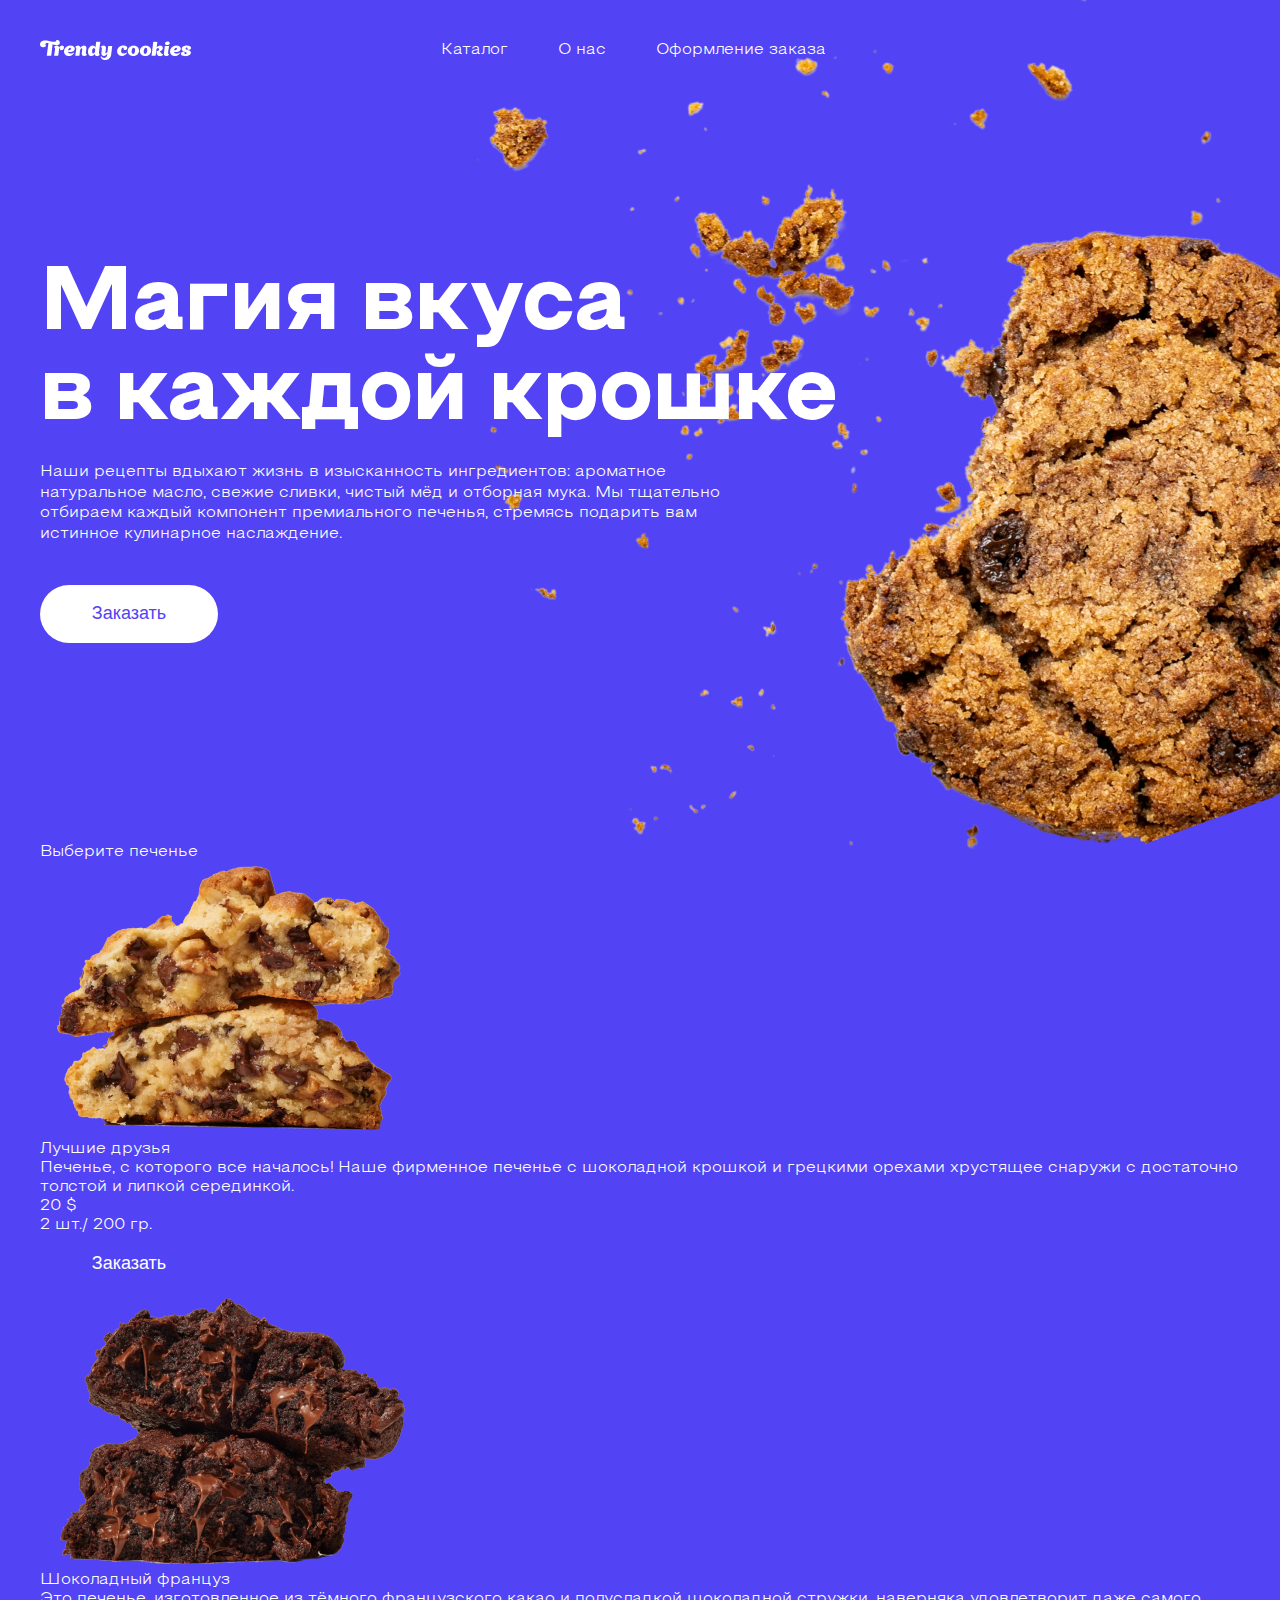
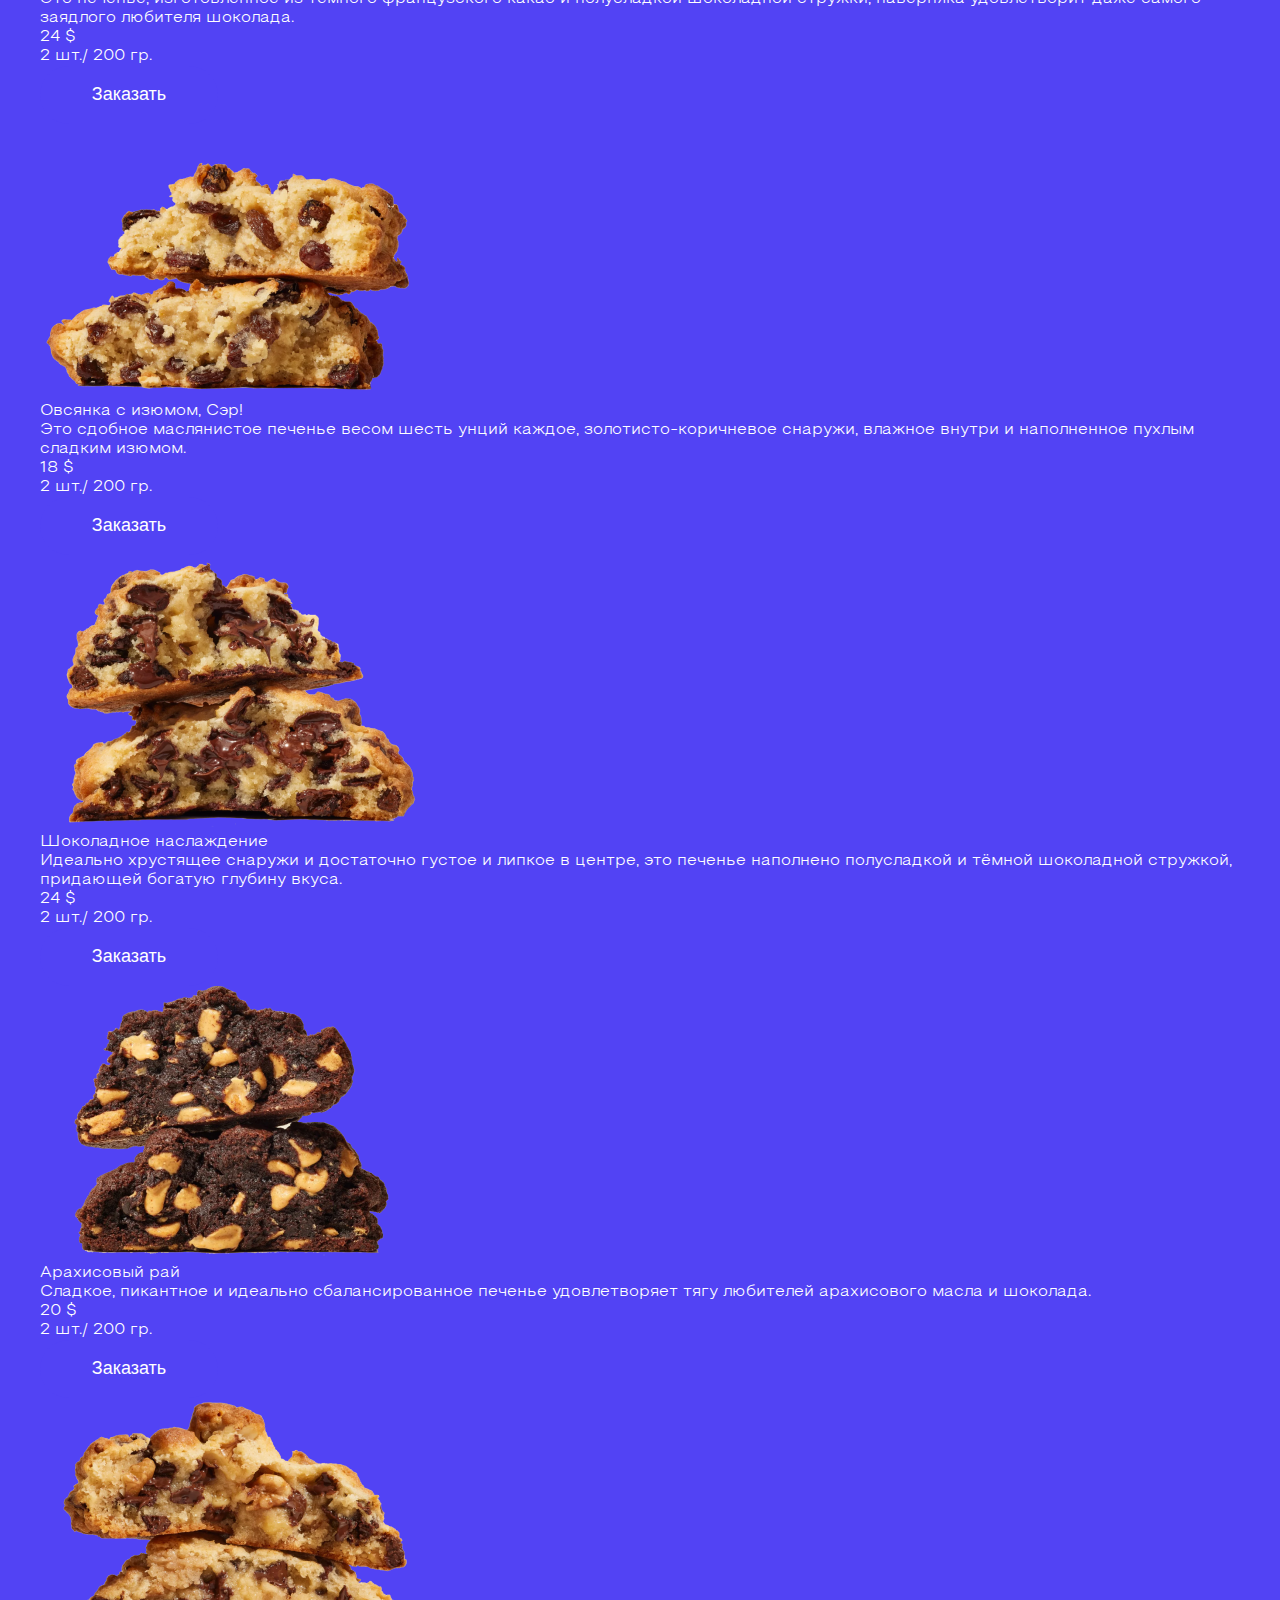
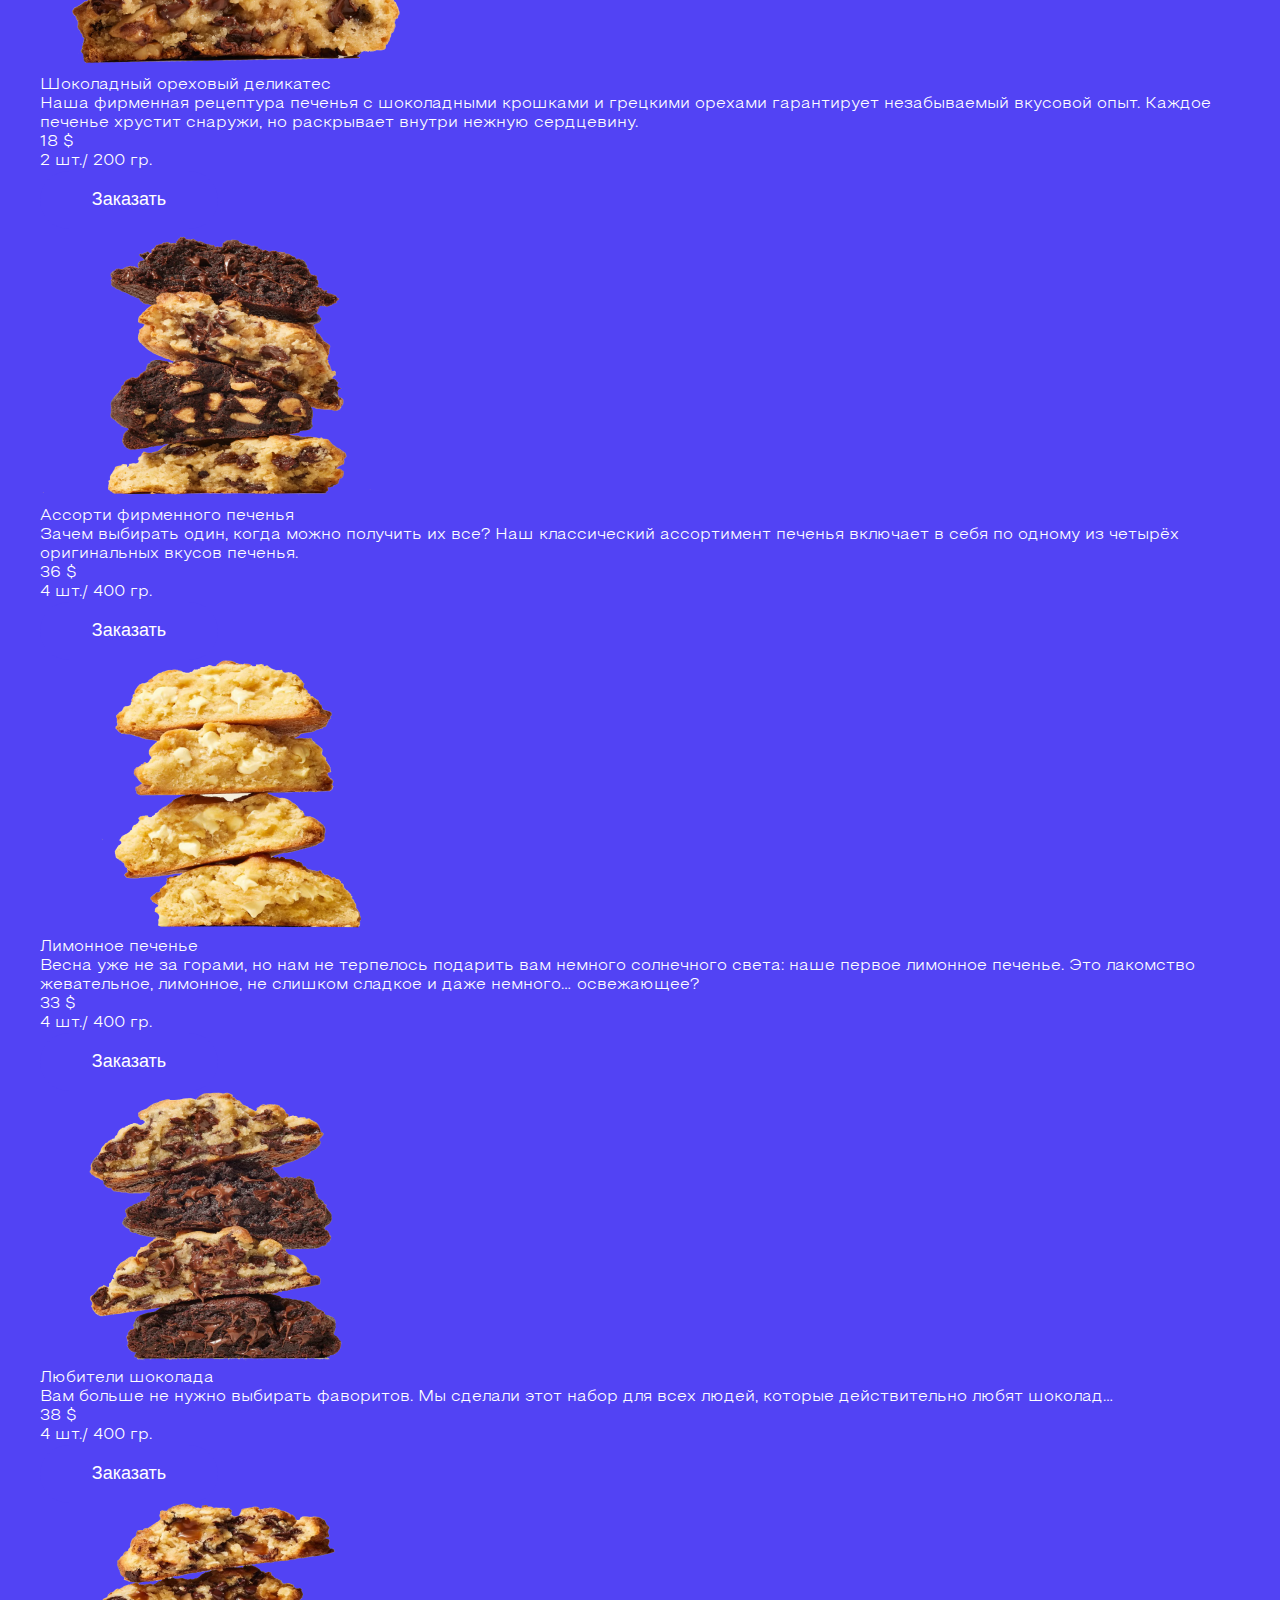
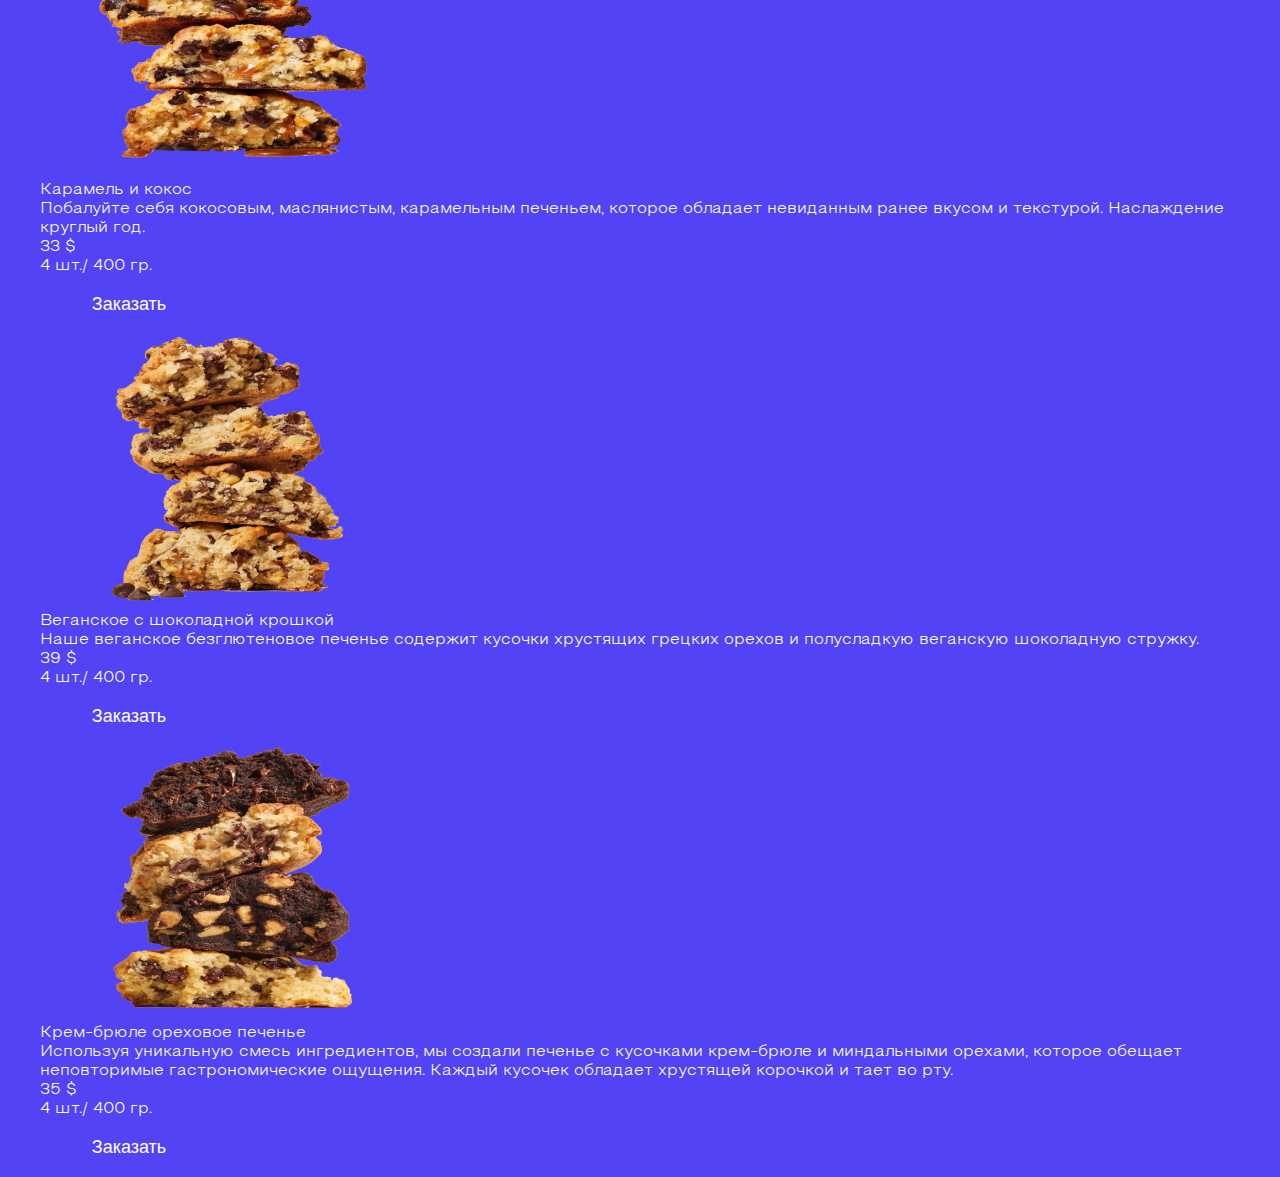
==== index.html @ 4577163b "HTML+CSS day 2 #2" ====
<!DOCTYPE html>
<html lang="en">
<head>
    <meta charset="UTF-8">
    <title>Cookies</title>
    <link rel="stylesheet" href="styles/styles.css">
</head>
<body>

<header class="header">
    <div class="container">
        <div class="logo">
            <img src="images/logo.png" alt="Logo">
        </div>
        <nav class="menu">
            <ul class="menu-list">
                <li class="menu-item">
                    <a href="#">Каталог</a>
                </li>
                <li class="menu-item">
                    <a href="#">О нас</a>
                </li>
                <li class="menu-item">
                    <a href="#">Оформление заказа</a>
                </li>
            </ul>
        </nav>
    </div>
</header>

<section class="main-content">
    <div class="container">
        <div class="main-info">
            <h1 class="main-title">Магия вкуса в каждой крошке</h1>
            <p class="main-text">
                Наши рецепты вдыхают жизнь в изысканность ингредиентов: ароматное натуральное масло,
                свежие сливки, чистый мёд и отборная мука.
                Мы тщательно отбираем каждый компонент премиального печенья,
                стремясь подарить вам истинное кулинарное наслаждение.
            </p>
            <div class="main-action">
                <button class="button">Заказать</button>
            </div>
        </div>
        <img src="images/cookie.png" alt="Cookie" class="main-image">
    </div>

</section>

<section class="class">
    <div class="container">
        <div class="common-title">Выберите печенье</div>
        <div class="products-items">

            <div class="products-item">
                <div class="products-item-image">
                    <img src="images/1.png" alt="Cookie1">
                </div>
                <div class="products-item-details">
                    <div class="products-item-title">Лучшие друзья</div>
                    <div class="products-item-text">
                        Печенье, с которого все началось!
                        Наше фирменное печенье с шоколадной крошкой и грецкими орехами
                        хрустящее снаружи с достаточно толстой и липкой серединкой.
                    </div>
                    <div class="products-item-extra">
                        <div class="products-item-info">
                            <div class="products-item-price">20 $</div>
                            <div class="products-item-weight">2 шт./ 200 гр.</div>
                        </div>
                        <button class="button violet-button">Заказать</button>
                    </div>
                </div>
            </div>

            <div class="products-item">
                <div class="products-item-image">
                    <img src="images/2.png" alt="Cookie2">
                </div>
                <div class="products-item-details">
                    <div class="products-item-title">Шоколадный француз</div>
                    <div class="products-item-text">
                        Это печенье, изготовленное из тёмного французского какао и полусладкой шоколадной стружки,
                        наверняка удовлетворит даже самого заядлого любителя шоколада.
                    </div>
                    <div class="products-item-extra">
                        <div class="products-item-info">
                            <div class="products-item-price">24 $</div>
                            <div class="products-item-weight">2 шт./ 200 гр.</div>
                        </div>
                        <button class="button violet-button">Заказать</button>
                    </div>
                </div>
            </div>

            <div class="products-item">
                <div class="products-item-image">
                    <img src="images/3.png" alt="Cookie3">
                </div>
                <div class="products-item-details">
                    <div class="products-item-title">Овсянка с изюмом, Сэр!</div>
                    <div class="products-item-text">
                        Это сдобное маслянистое печенье весом шесть унций каждое, золотисто-коричневое снаружи,
                        влажное внутри и наполненное пухлым сладким изюмом.
                    </div>
                    <div class="products-item-extra">
                        <div class="products-item-info">
                            <div class="products-item-price">18 $</div>
                            <div class="products-item-weight">2 шт./ 200 гр.</div>
                        </div>
                        <button class="button violet-button">Заказать</button>
                    </div>
                </div>
            </div>

            <div class="products-item">
                <div class="products-item-image">
                    <img src="images/4.png" alt="Cookie4">
                </div>
                <div class="products-item-details">
                    <div class="products-item-title">Шоколадное наслаждение</div>
                    <div class="products-item-text">
                        Идеально хрустящее снаружи и достаточно густое и липкое в центре,
                        это печенье наполнено полусладкой и тёмной шоколадной стружкой,
                        придающей богатую глубину вкуса.
                    </div>
                    <div class="products-item-extra">
                        <div class="products-item-info">
                            <div class="products-item-price">24 $</div>
                            <div class="products-item-weight">2 шт./ 200 гр.</div>
                        </div>
                        <button class="button violet-button">Заказать</button>
                    </div>
                </div>
            </div>

            <div class="products-item">
                <div class="products-item-image">
                    <img src="images/5.png" alt="Cookie5">
                </div>
                <div class="products-item-details">
                    <div class="products-item-title">Арахисовый рай</div>
                    <div class="products-item-text">
                        Сладкое, пикантное и идеально сбалансированное печенье
                        удовлетворяет тягу любителей арахисового масла и шоколада.
                    </div>
                    <div class="products-item-extra">
                        <div class="products-item-info">
                            <div class="products-item-price">20 $</div>
                            <div class="products-item-weight">2 шт./ 200 гр.</div>
                        </div>
                        <button class="button violet-button">Заказать</button>
                    </div>
                </div>
            </div>

            <div class="products-item">
                <div class="products-item-image">
                    <img src="images/6.png" alt="Cookie6">
                </div>
                <div class="products-item-details">
                    <div class="products-item-title">Шоколадный ореховый деликатес</div>
                    <div class="products-item-text">
                        Наша фирменная рецептура печенья с шоколадными крошками
                        и грецкими орехами гарантирует незабываемый вкусовой опыт.
                        Каждое печенье хрустит снаружи, но раскрывает внутри нежную сердцевину.
                    </div>
                    <div class="products-item-extra">
                        <div class="products-item-info">
                            <div class="products-item-price">18 $</div>
                            <div class="products-item-weight">2 шт./ 200 гр.</div>
                        </div>
                        <button class="button violet-button">Заказать</button>
                    </div>
                </div>
            </div>

            <div class="products-item">
                <div class="products-item-image">
                    <img src="images/7.png" alt="Cookie7">
                </div>
                <div class="products-item-details">
                    <div class="products-item-title">Ассорти фирменного печенья</div>
                    <div class="products-item-text">
                        Зачем выбирать один, когда можно получить их все?
                        Наш классический ассортимент печенья включает в себя по одному
                        из четырёх оригинальных вкусов печенья.
                    </div>
                    <div class="products-item-extra">
                        <div class="products-item-info">
                            <div class="products-item-price">36 $</div>
                            <div class="products-item-weight">4 шт./ 400 гр.</div>
                        </div>
                        <button class="button violet-button">Заказать</button>
                    </div>
                </div>
            </div>

            <div class="products-item">
                <div class="products-item-image">
                    <img src="images/8.png" alt="Cookie8">
                </div>
                <div class="products-item-details">
                    <div class="products-item-title">Лимонное печенье</div>
                    <div class="products-item-text">
                        Весна уже не за горами, но нам не терпелось подарить вам немного солнечного света:
                        наше первое лимонное печенье.
                        Это лакомство жевательное, лимонное, не слишком сладкое и даже немного… освежающее?
                    </div>
                    <div class="products-item-extra">
                        <div class="products-item-info">
                            <div class="products-item-price">33 $</div>
                            <div class="products-item-weight">4 шт./ 400 гр.</div>
                        </div>
                        <button class="button violet-button">Заказать</button>
                    </div>
                </div>
            </div>

            <div class="products-item">
                <div class="products-item-image">
                    <img src="images/9.png" alt="Cookie9">
                </div>
                <div class="products-item-details">
                    <div class="products-item-title">Любители шоколада</div>
                    <div class="products-item-text">
                        Вам больше не нужно выбирать фаворитов.
                        Мы сделали этот набор для всех людей,
                        которые действительно любят шоколад…
                    </div>
                    <div class="products-item-extra">
                        <div class="products-item-info">
                            <div class="products-item-price">38 $</div>
                            <div class="products-item-weight">4 шт./ 400 гр.</div>
                        </div>
                        <button class="button violet-button">Заказать</button>
                    </div>
                </div>
            </div>

            <div class="products-item">
                <div class="products-item-image">
                    <img src="images/10.png" alt="Cookie10">
                </div>
                <div class="products-item-details">
                    <div class="products-item-title">Карамель и кокос</div>
                    <div class="products-item-text">
                        Побалуйте себя кокосовым, маслянистым, карамельным печеньем,
                        которое обладает невиданным ранее вкусом и текстурой.
                        Наслаждение круглый год.
                    </div>
                    <div class="products-item-extra">
                        <div class="products-item-info">
                            <div class="products-item-price">33 $</div>
                            <div class="products-item-weight">4 шт./ 400 гр.</div>
                        </div>
                        <button class="button violet-button">Заказать</button>
                    </div>
                </div>
            </div>

            <div class="products-item">
                <div class="products-item-image">
                    <img src="images/11.png" alt="Cookie11">
                </div>
                <div class="products-item-details">
                    <div class="products-item-title">Веганское с шоколадной крошкой</div>
                    <div class="products-item-text">
                        Наше веганское безглютеновое печенье содержит кусочки хрустящих грецких орехов
                        и полусладкую веганскую шоколадную стружку.
                    </div>
                    <div class="products-item-extra">
                        <div class="products-item-info">
                            <div class="products-item-price">39 $</div>
                            <div class="products-item-weight">4 шт./ 400 гр.</div>
                        </div>
                        <button class="button violet-button">Заказать</button>
                    </div>
                </div>
            </div>

            <div class="products-item">
                <div class="products-item-image">
                    <img src="images/12.png" alt="Cookie12">
                </div>
                <div class="products-item-details">
                    <div class="products-item-title">Крем-брюле ореховое печенье</div>
                    <div class="products-item-text">
                        Используя уникальную смесь ингредиентов, мы создали печенье с кусочками крем-брюле
                        и миндальными орехами, которое обещает неповторимые гастрономические ощущения.
                        Каждый кусочек обладает хрустящей корочкой и тает во рту.
                    </div>
                    <div class="products-item-extra">
                        <div class="products-item-info">
                            <div class="products-item-price">35 $</div>
                            <div class="products-item-weight">4 шт./ 400 гр.</div>
                        </div>
                        <button class="button violet-button">Заказать</button>
                    </div>
                </div>
            </div>

        </div>
    </div>
</section>

</body>
</html>
---- styles/styles.css ----
* {
    margin: 0;
    padding: 0;
}

@font-face {
    font-family: 'Steppe-Book';
    src: url("../fonts/Steppe-Book.ttf");
}

@font-face {
    font-family: 'Steppe-ExtraBold';
    src: url("../fonts/Steppe-ExtraBold.ttf");
}

body {
    background-color: #5243f4;
    font-family: 'Steppe-Book', sans-serif;
    color: white;
}

.container {
    max-width: 1200px;
    margin: 0 auto;
}

.button {
    background-color: white;
    border-radius: 60px;
    width: 178px;
    height: 58px;
    box-sizing: border-box;
    padding: 18px;
    text-align: center;
    font-size: 18px;
    color: #5243f4;
    border: 0;
    outline: none;
    cursor: pointer;
}

.button:hover {
    background-color: #EEEEEE;
}

.violet-button{
    background-color: #5243f4;
    border-radius: 60px;
    width: 178px;
    height: 58px;
    box-sizing: border-box;
    padding: 18px;
    text-align: center;
    font-size: 18px;
    color: white;
    border: 0;
    outline: none;
    cursor: pointer;
}

.violet-button:hover {
    background-color: #5d09a5;
}

.header {
    padding: 40px 0;
}

.header .container {
    display: flex;
    align-items: center;
}

.logo img {
    vertical-align: bottom;
}

.menu {
    margin-left: 250px;
}

.menu-list {
    list-style: none;
    display: flex;
    gap: 50px
}

.menu-item a {
    font-size: 16px;
    line-height: 130%;
    text-decoration: none;
    cursor: pointer;
    color: white;
}

.menu-item a:hover {
    border-bottom: 2px solid white;
}

.main-content {
    padding-top: 161px;
    padding-bottom: 200px;
}

.main-info {
    max-width: 811px;
}

.main-title {
    font-family: 'Steppe-ExtraBold', sans-serif;
    font-size: 90px;
    line-height: 100%;
    margin-bottom: 20px;
}

.main-text {
    max-width: 697px;
    font-size: 16px;
    line-height: 130%;
    margin-bottom: 40px;
}

.main-image {
    position: absolute;
    top: 0;
    right: 0;
    z-index: -1;
}
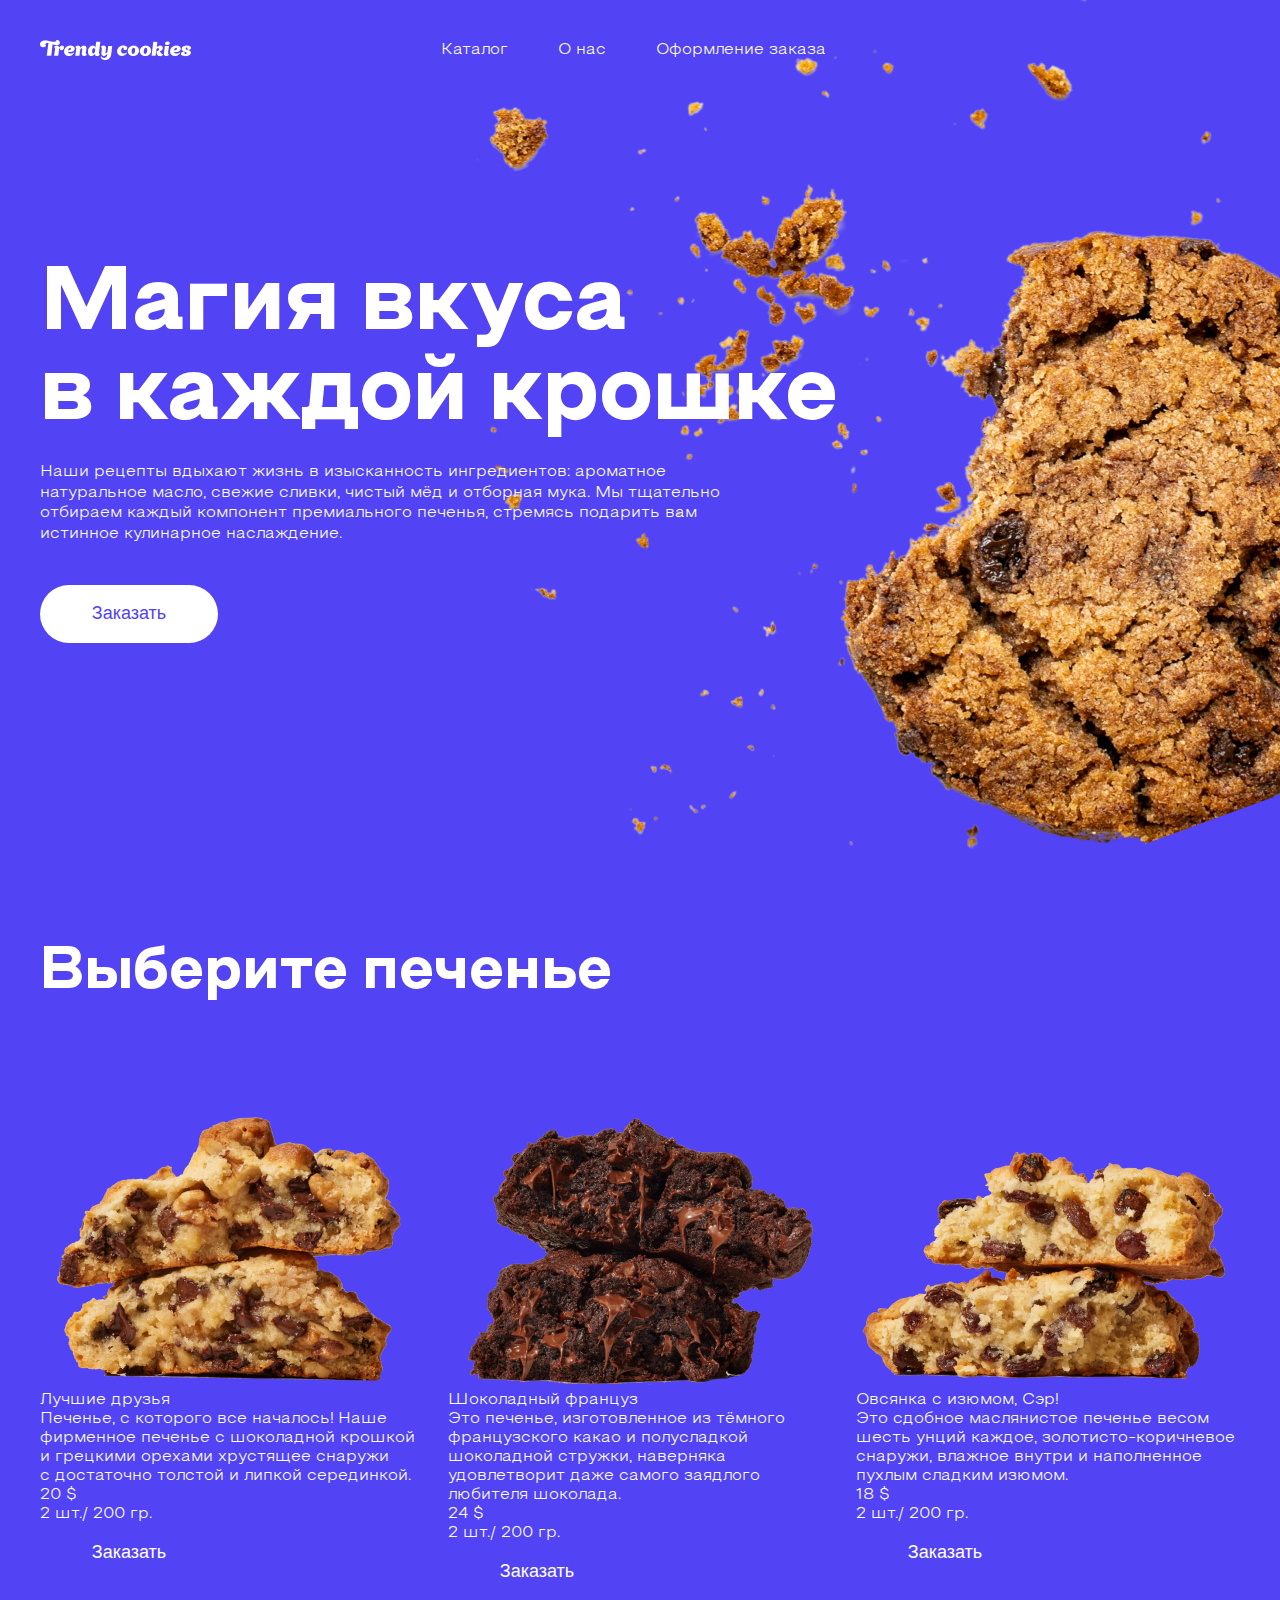
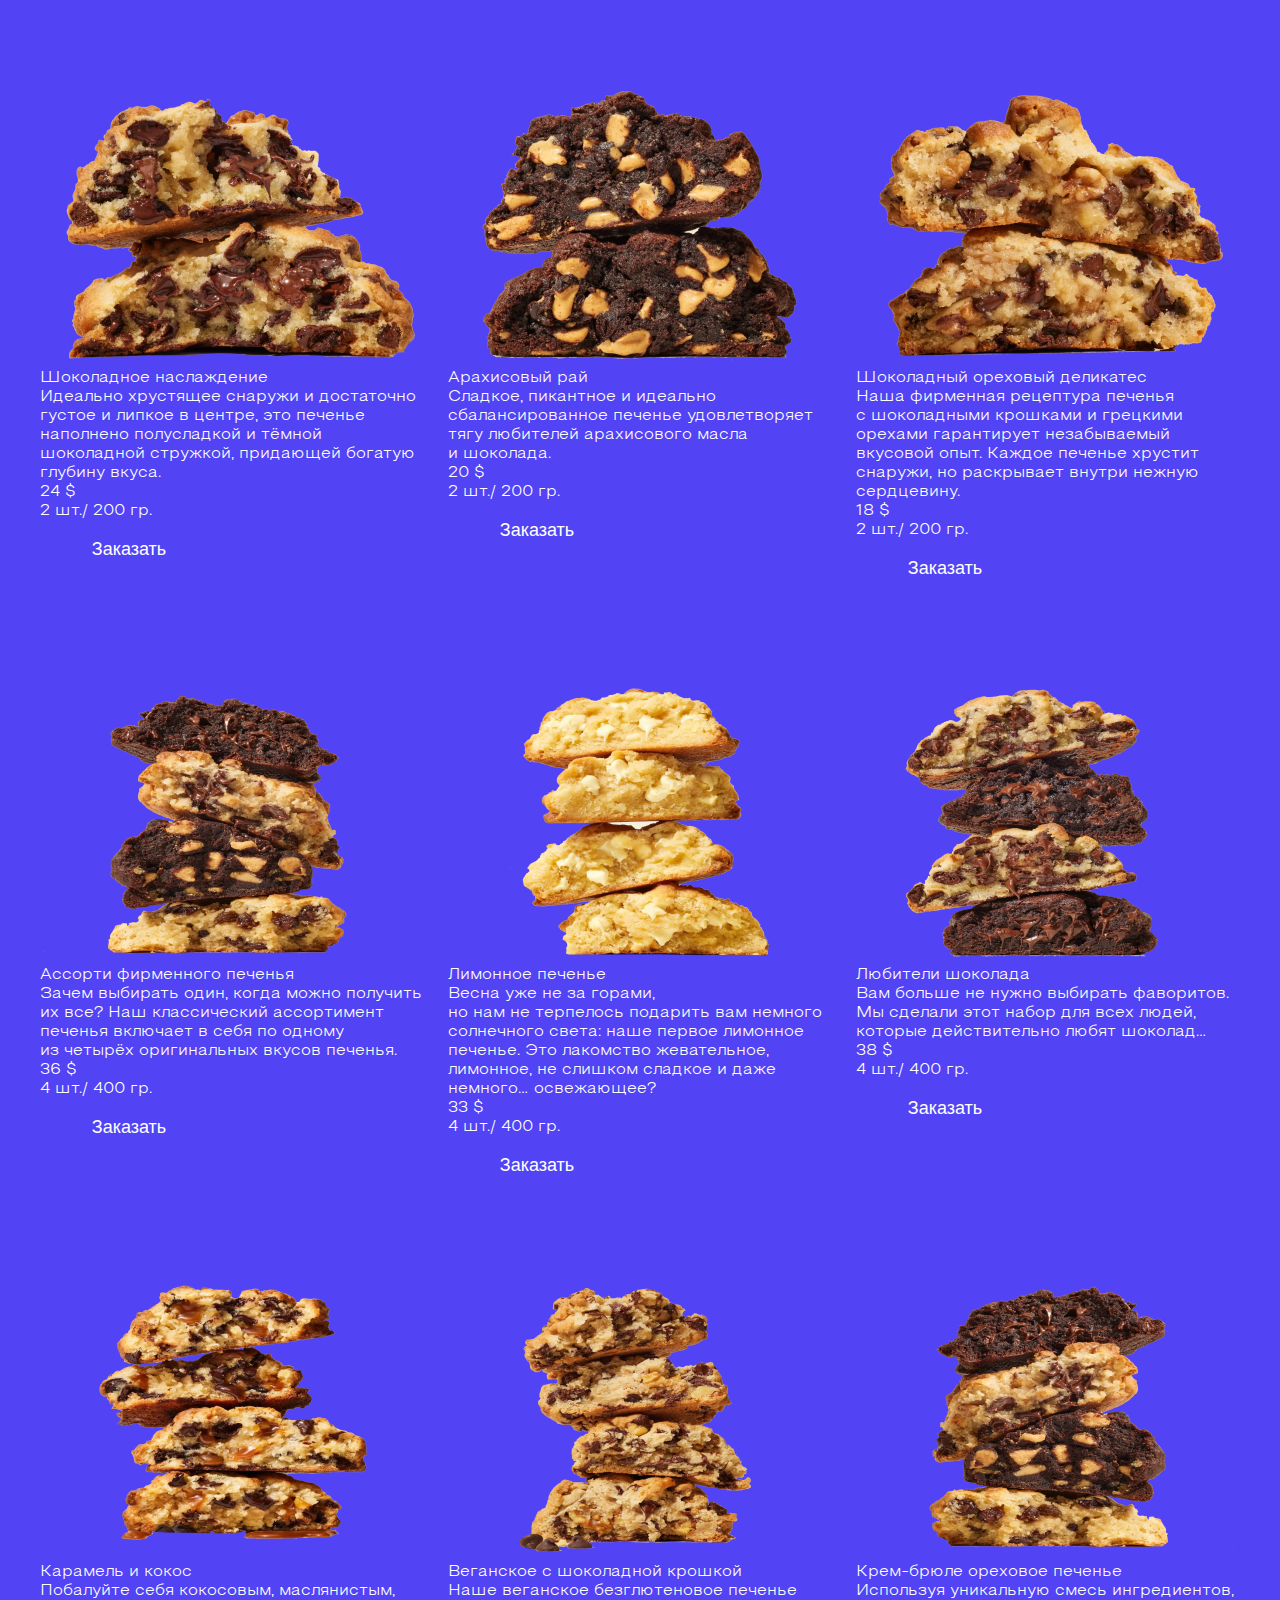
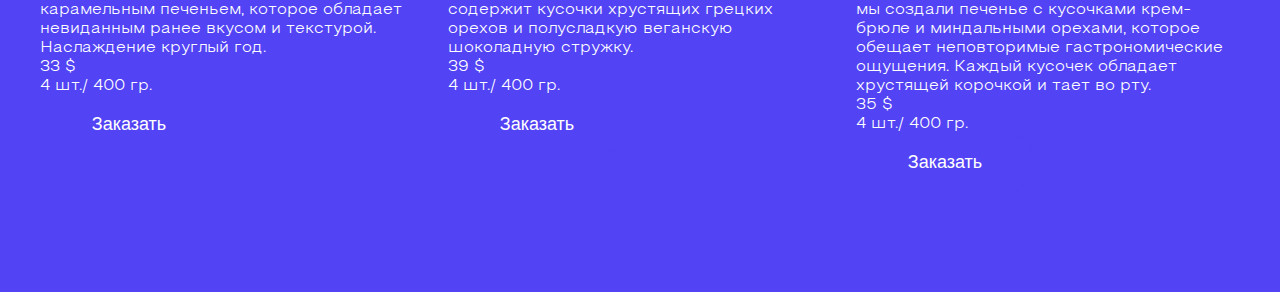
==== commit 4a6951f7: "HTML+CSS day 2 #3" ====
--- a/index.html
+++ b/index.html
@@ -47,7 +47,7 @@
 
 </section>
 
-<section class="class">
+<section class="products">
     <div class="container">
         <div class="common-title">Выберите печенье</div>
         <div class="products-items">
--- a/styles/styles.css
+++ b/styles/styles.css
@@ -41,6 +41,12 @@
 
 .button:hover {
     background-color: #EEEEEE;
+}
+
+.common-title {
+    font-family: 'Steppe-ExtraBold', sans-serif;
+    font-size: 60px;
+    line-height: 100%;
 }
 
 .violet-button{
@@ -125,4 +131,15 @@
     top: 0;
     right: 0;
     z-index: -1;
+}
+
+.products {
+    padding: 100px 0;
+}
+
+.products-items {
+    display: grid;
+    grid-template-columns: repeat(3, 384px);
+    gap: 90px 24px;
+    margin-top: 110px;
 }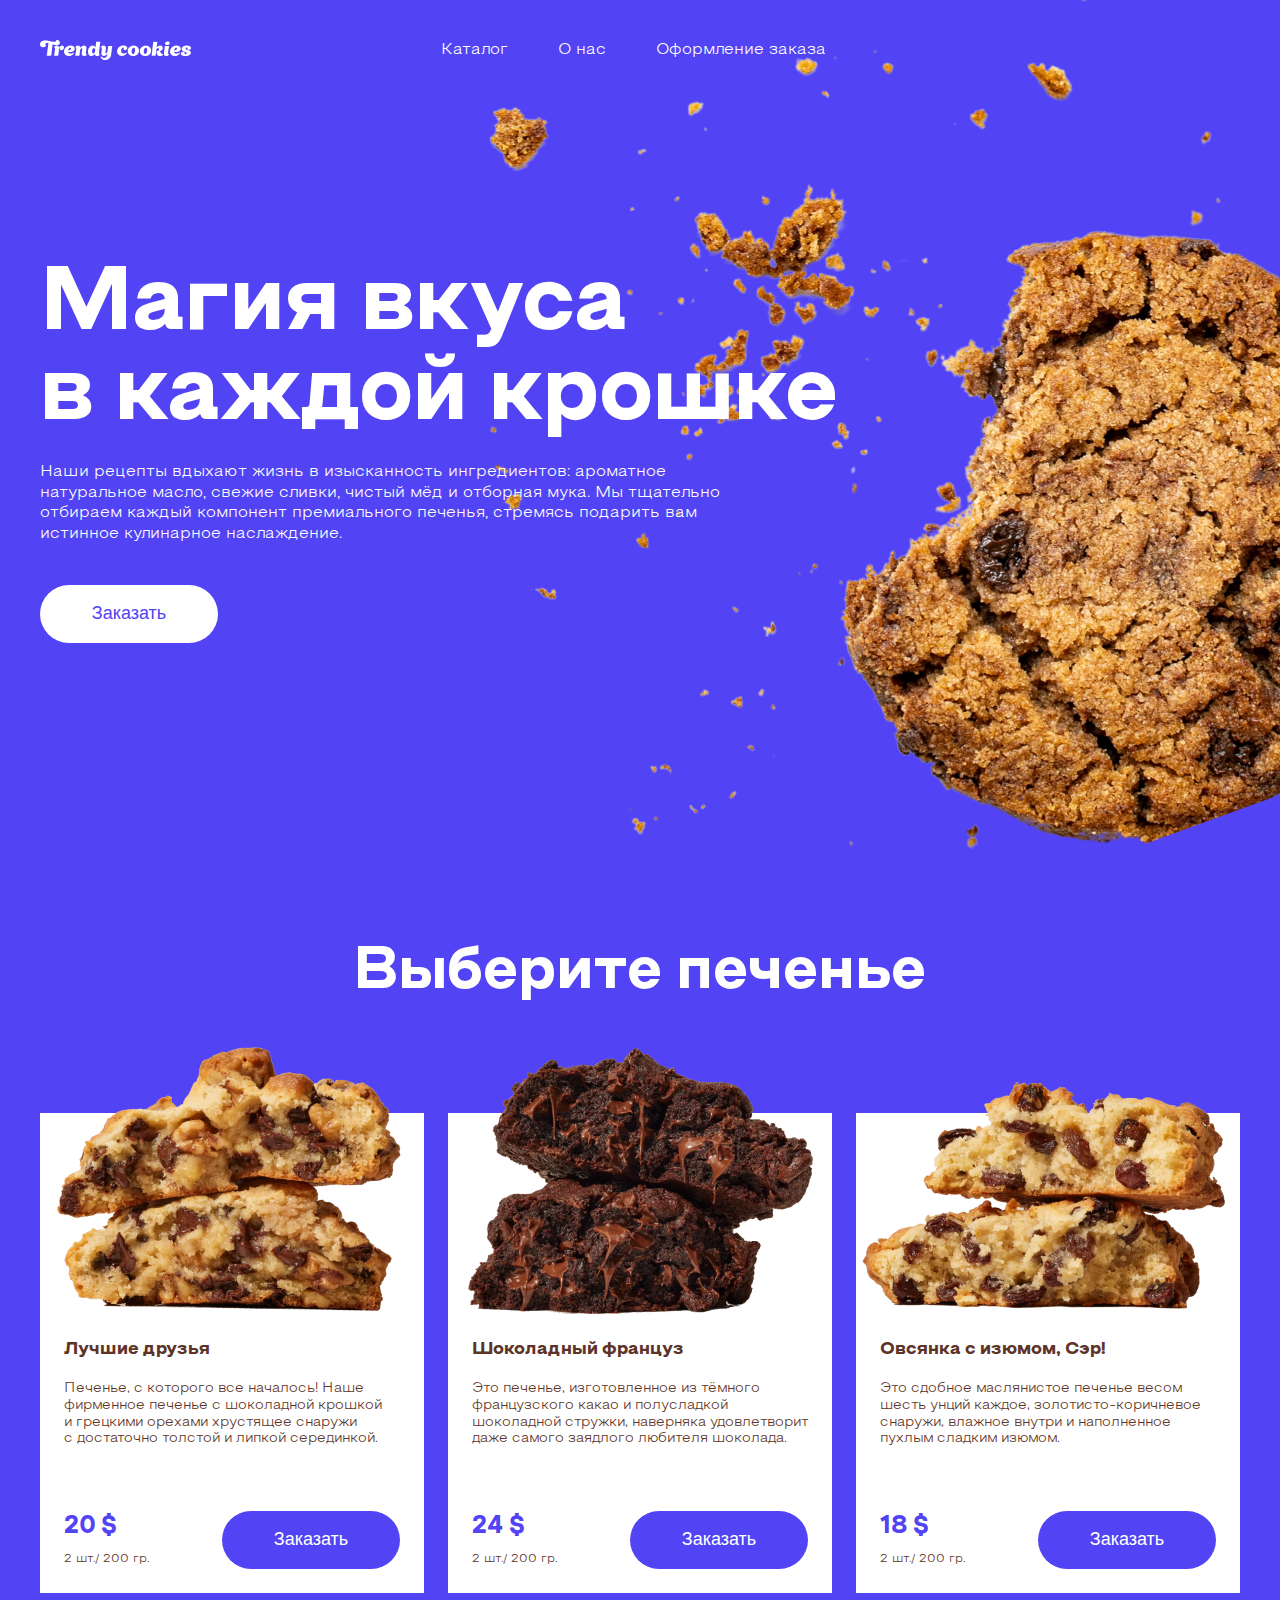
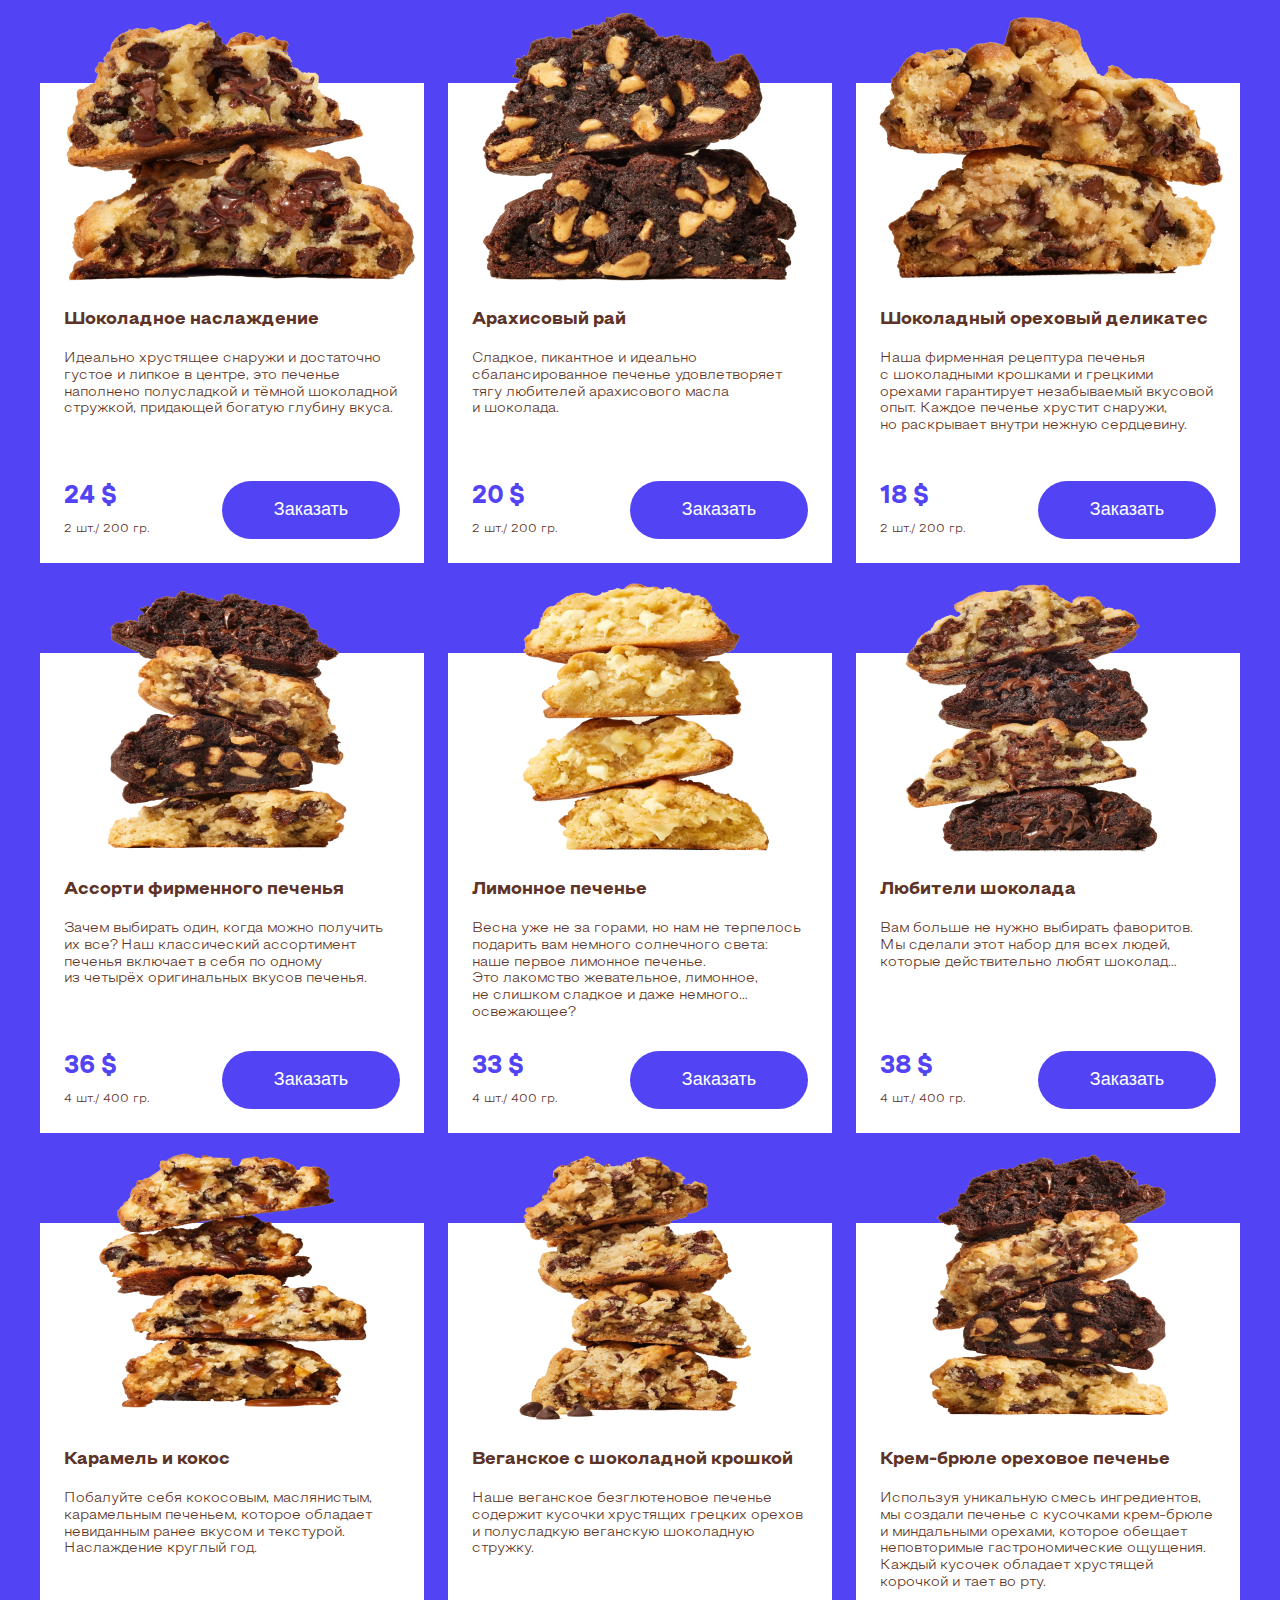
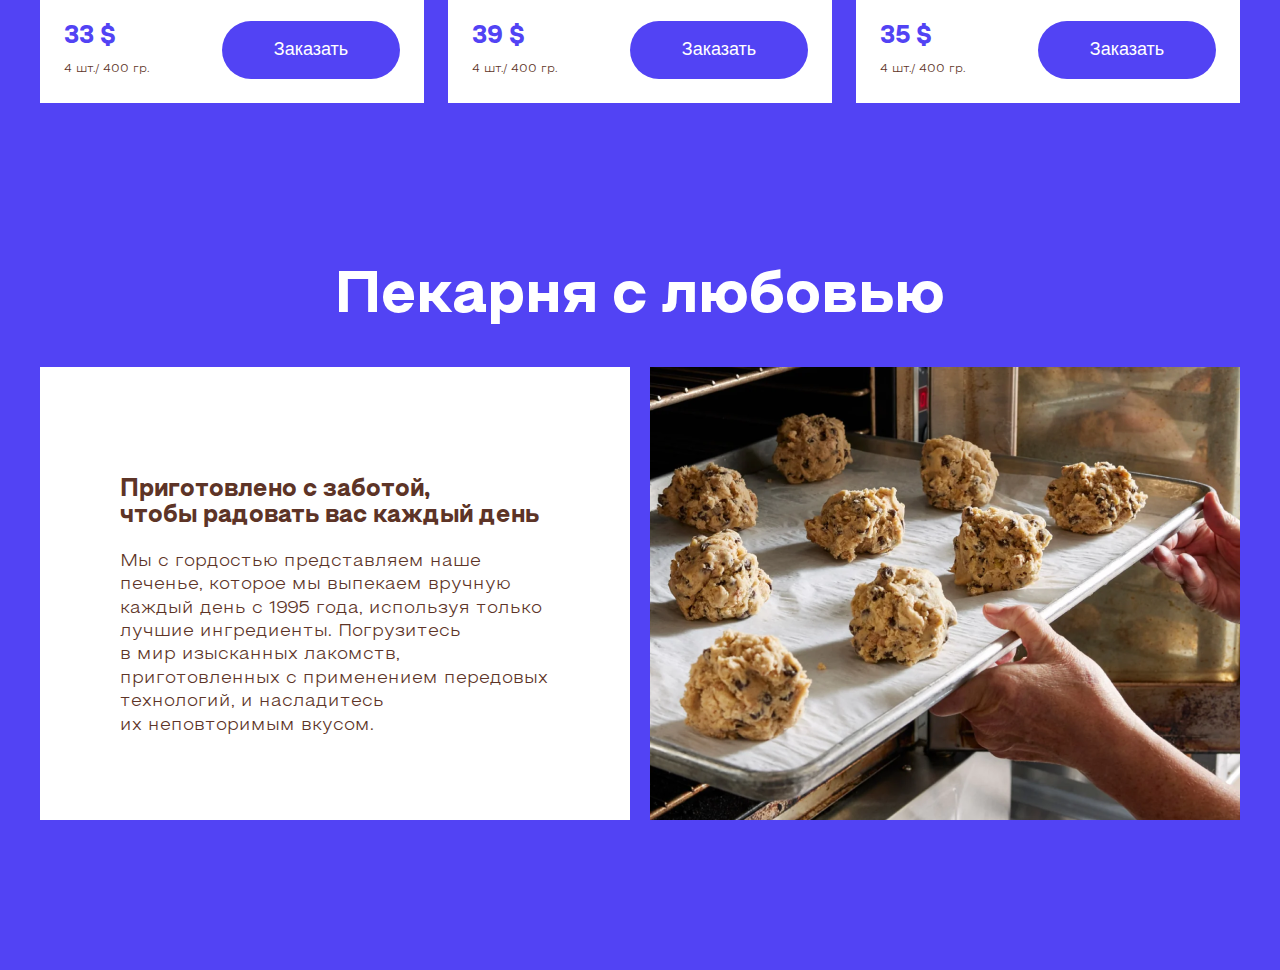
==== commit d779db08: "HTML+CSS day 2 #6" ====
--- a/index.html
+++ b/index.html
@@ -304,5 +304,27 @@
     </div>
 </section>
 
+<section class="love">
+    <div class="container">
+        <div class="common-title">Пекарня с любовью</div>
+        <div class="love-items">
+            <div class="love-item love-item-white">
+                <div class="love-item-title">Приготовлено с заботой, чтобы радовать вас каждый день</div>
+                <div class="love-item-text">
+                    Мы с гордостью представляем наше печенье,
+                    которое мы выпекаем вручную каждый день с 1995 года,
+                    используя только лучшие ингредиенты.
+                    Погрузитесь в мир изысканных лакомств,
+                    приготовленных с применением передовых технологий,
+                    и насладитесь их неповторимым вкусом.
+                </div>
+            </div>
+            <div class="love-item love-item-image">
+                <img src="images/love.png" alt="Cookies with love">
+            </div>
+        </div>
+    </div>
+</section>
+
 </body>
 </html>--- a/styles/styles.css
+++ b/styles/styles.css
@@ -43,29 +43,20 @@
     background-color: #EEEEEE;
 }
 
+.button.violet-button{
+    background-color: #5243f4;
+    color: white;
+}
+
+.button.violet-button:hover {
+    background-color: #3B2CD8;
+}
+
 .common-title {
     font-family: 'Steppe-ExtraBold', sans-serif;
     font-size: 60px;
     line-height: 100%;
-}
-
-.violet-button{
-    background-color: #5243f4;
-    border-radius: 60px;
-    width: 178px;
-    height: 58px;
-    box-sizing: border-box;
-    padding: 18px;
     text-align: center;
-    font-size: 18px;
-    color: white;
-    border: 0;
-    outline: none;
-    cursor: pointer;
-}
-
-.violet-button:hover {
-    background-color: #5d09a5;
 }
 
 .header {
@@ -142,4 +133,90 @@
     grid-template-columns: repeat(3, 384px);
     gap: 90px 24px;
     margin-top: 110px;
+}
+
+.products-item {
+    background-color: white;
+    color: #5D3427
+}
+
+.products-item-image {
+    height: 202px;
+    text-align: center;
+}
+
+.products-item-image img {
+    height: 272px;
+    top: -70px;
+    position: relative;
+    max-width: 100%;
+}
+
+.products-item-details {
+    padding: 24px;
+}
+
+.products-item-title {
+    font-family: 'Steppe-ExtraBold', sans-serif;
+    font-size: 18px;
+    margin-bottom: 20px;
+}
+
+.products-item-text {
+    height: 110px;
+    font-size: 14px;
+    line-height: 120%;
+    margin-bottom: 20px;
+}
+
+.products-item-extra {
+    display: flex;
+    justify-content: space-between;
+    align-items: center;
+}
+
+.products-item-price {
+    font-family: 'Steppe-ExtraBold', sans-serif;
+    color: #5243F4;
+    font-size: 24px;
+    margin-bottom: 10px;
+}
+
+.products-item-weight {
+    font-size: 12px;
+}
+
+.love {
+    padding: 64px 0 150px 0;
+}
+
+.love-items {
+    margin-top: 40px;
+    display: flex;
+    gap: 20px;
+}
+
+.love-item {
+    width: 590px;
+    height: 453px;
+}
+
+.love-item-white {
+    background-color: white;
+    padding: 110px 80px;
+    box-sizing: border-box;
+    color: #5D3427;
+}
+
+.love-item-title {
+    font-family: 'Steppe-ExtraBold', sans-serif;
+    font-size: 24px;
+    line-height: 110%;
+    margin-bottom: 20px;
+}
+
+.love-item-text {
+    font-family: 'Steppe-Book', sans-serif;
+    font-size: 18px;
+    line-height: 130%;
 }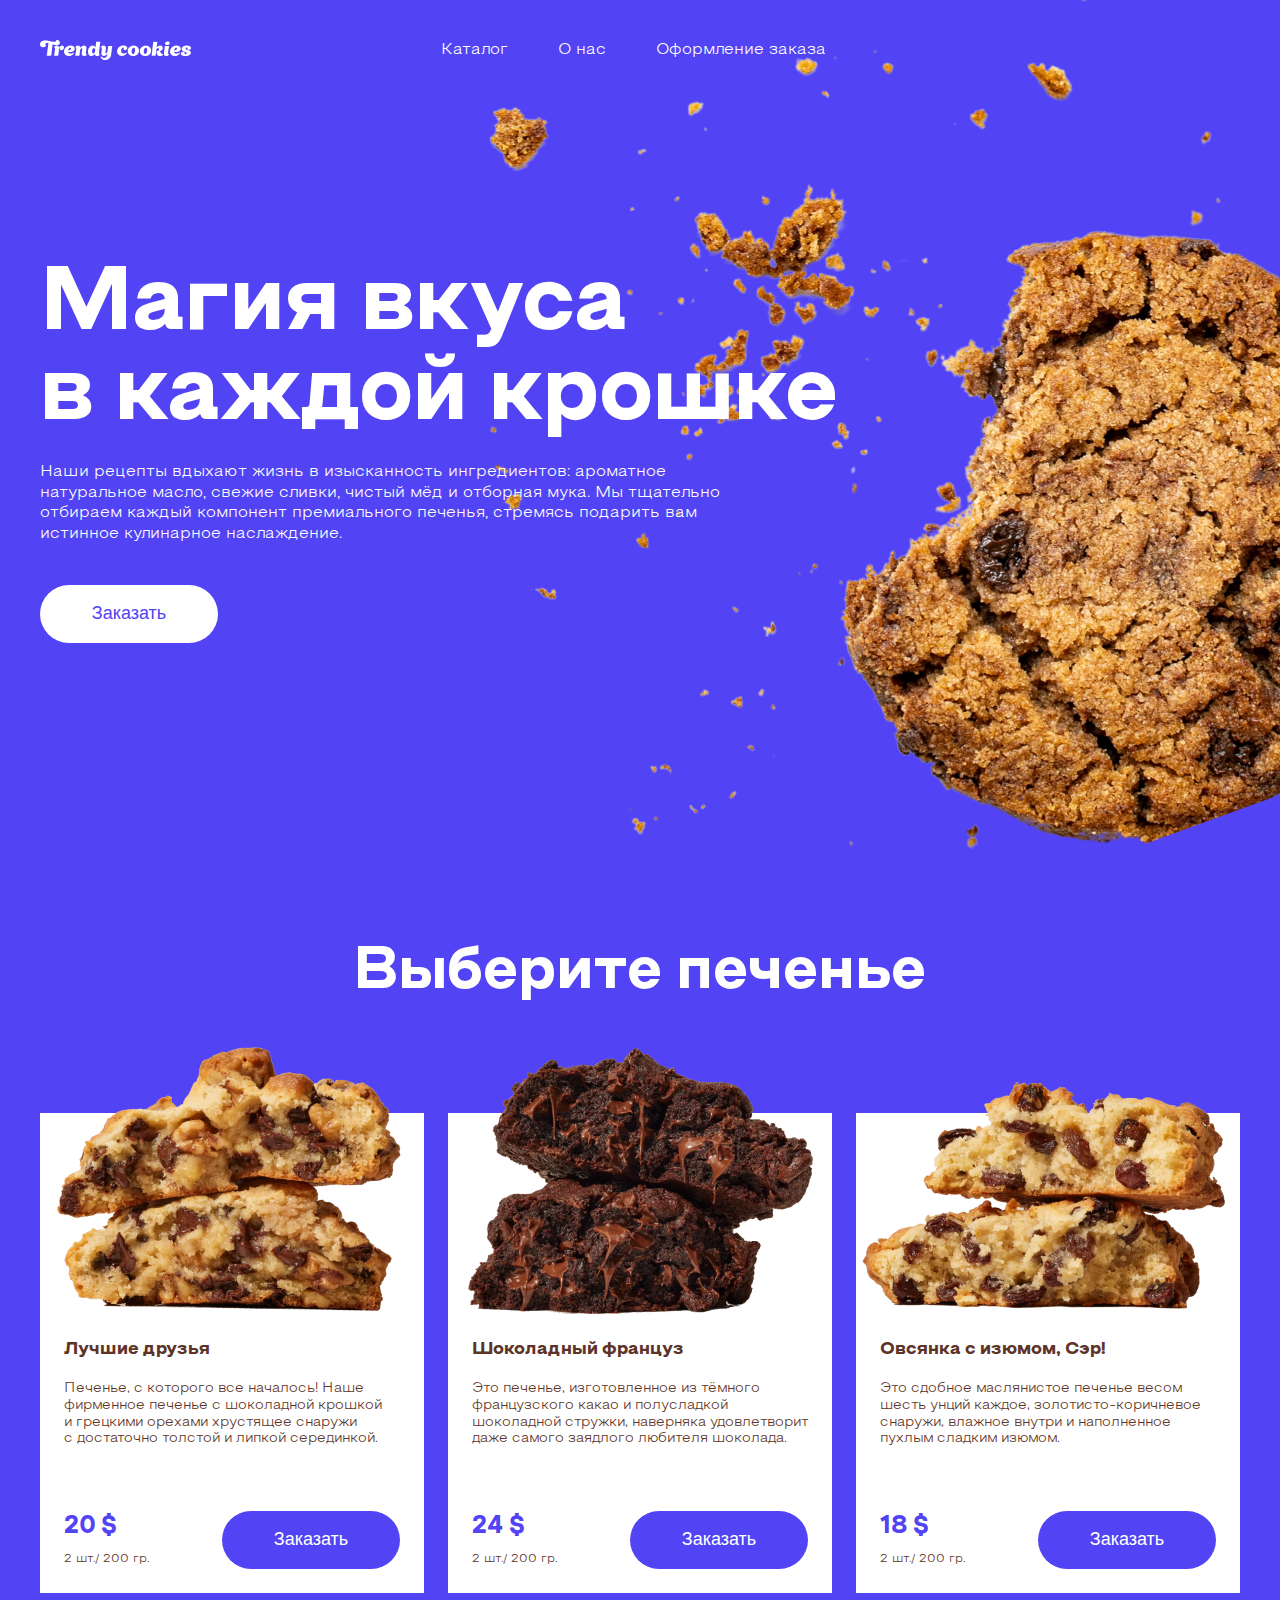
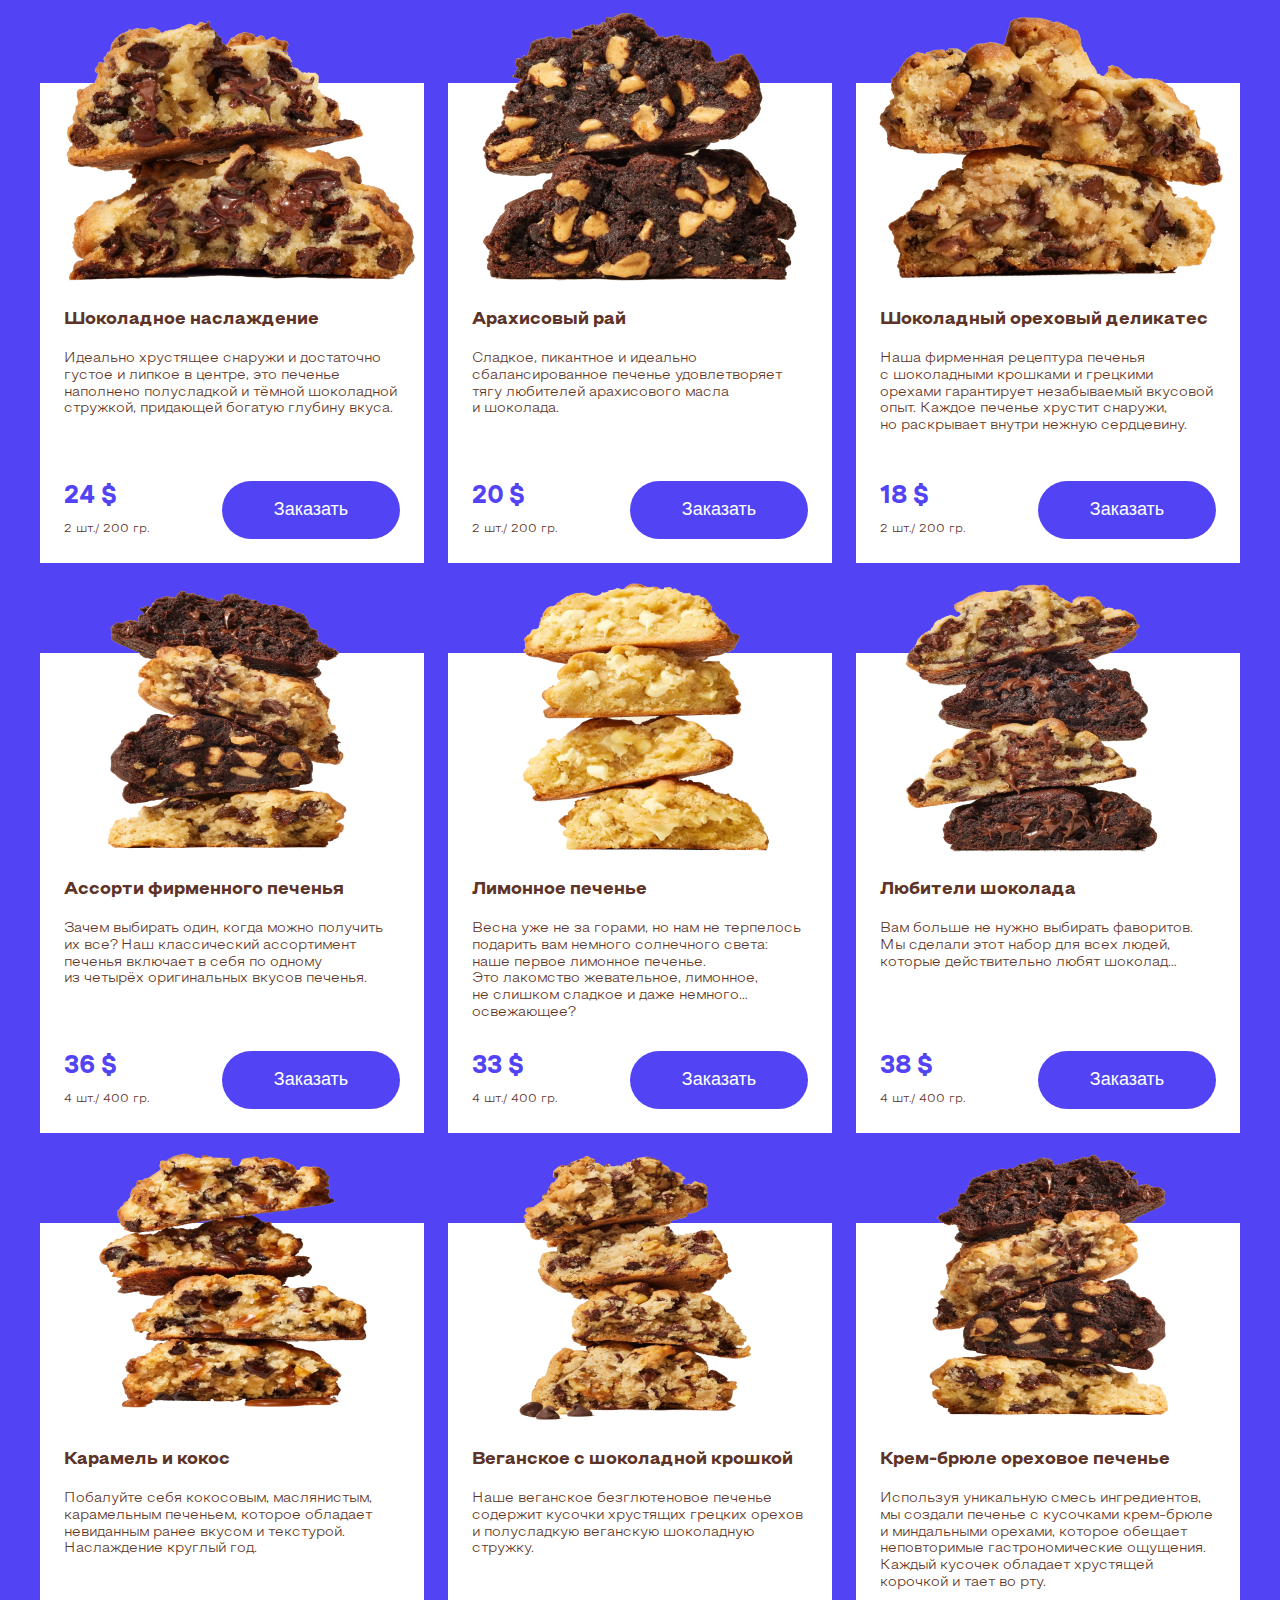
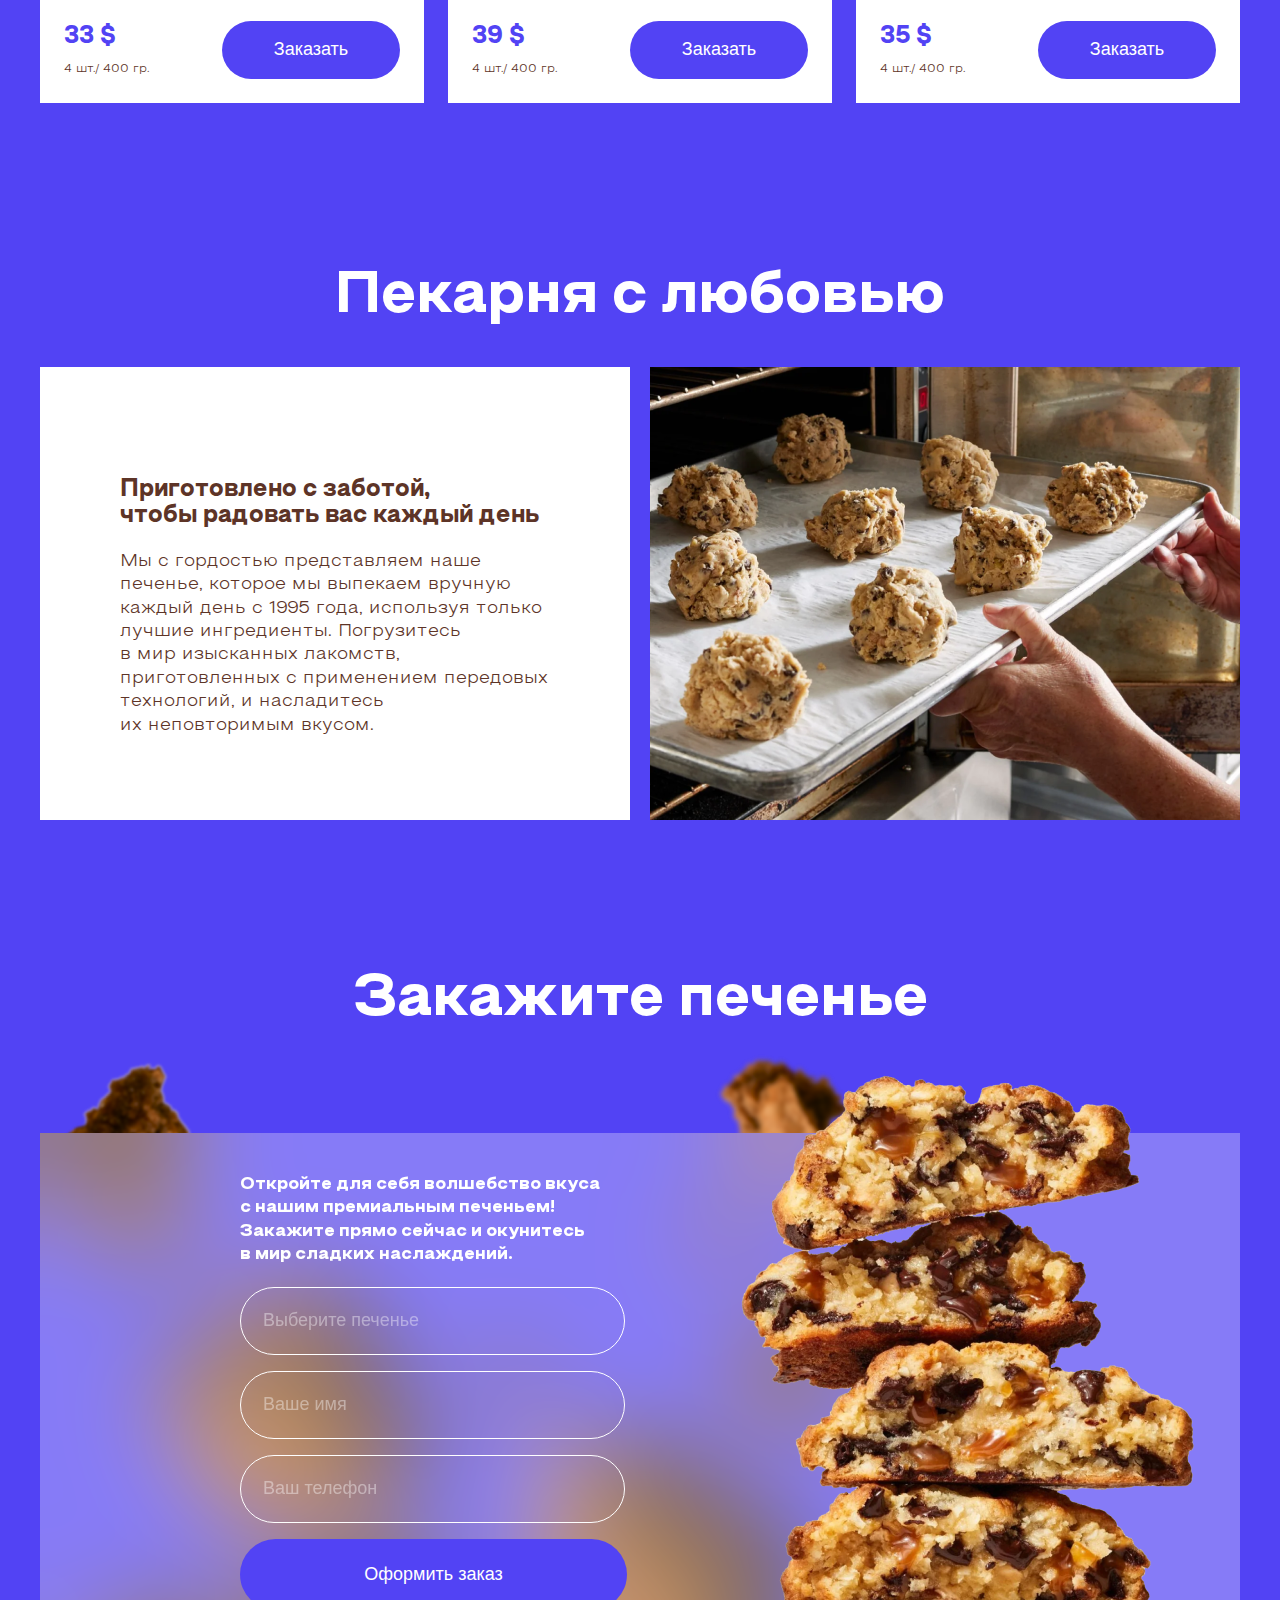
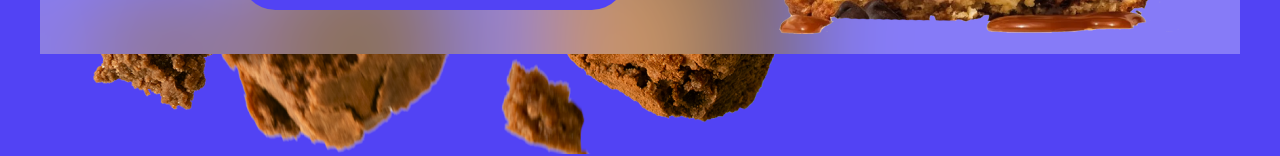
==== commit 86762374: "HTML+CSS day 2 #7" ====
--- a/index.html
+++ b/index.html
@@ -326,5 +326,29 @@
     </div>
 </section>
 
+<section class="order">
+    <div class="container">
+        <div class="common-title">Закажите печенье</div>
+        <img src="images/breadcrumbs.png" alt="Breadcrumbs" class="order-bg-image">
+        <div class="order-block">
+            <div class="order-form">
+                <div class="order-form-text">
+                    Откройте для себя волшебство вкуса с нашим премиальным печеньем!
+                    Закажите прямо сейчас и окунитесь в мир сладких наслаждений.
+                </div>
+                <div class="order-form-inputs">
+                    <input type="text" placeholder="Выберите печенье">
+                    <input type="text" placeholder="Ваше имя">
+                    <input type="text" placeholder="Ваш телефон">
+                    <button class="button violet-button">Оформить заказ</button>
+                </div>
+            </div>
+            <div class="order-block-image">
+                <img src="images/order.png" alt="Cookies Tower" class="order-image">
+            </div>
+        </div>
+    </div>
+</section>
+
 </body>
 </html>--- a/styles/styles.css
+++ b/styles/styles.css
@@ -219,4 +219,84 @@
     font-family: 'Steppe-Book', sans-serif;
     font-size: 18px;
     line-height: 130%;
+}
+
+.order {
+    padding-bottom: 102px;
+}
+
+.order .container {
+    position: relative;
+}
+
+.order-block {
+    margin-top: 103px;
+    background-color: rgb(255 255 255 / 30%);
+    backdrop-filter: blur(50px);
+    display: flex;
+}
+
+.order-form {
+    margin-left: 200px;
+    max-width: 387px;
+    padding: 40px 0 44px 0;
+    box-sizing: border-box;
+}
+
+.order-form-text {
+    font-family: 'Steppe-ExtraBold', sans-serif;
+    font-size: 18px;
+    line-height: 130%;
+}
+
+.order-form-inputs {
+    display: flex;
+    flex-direction: column;
+}
+
+.order-form-inputs {
+    display: flex;
+    flex-direction: column;
+    margin-top: 20px;
+}
+
+.order-form-inputs input {
+    border: 1px solid white;
+    border-radius: 60px;
+    margin-bottom: 16px;
+    padding: 24px 22px;
+    font-size: 18px;
+    width: 385px;
+    height: 68px;
+    background: transparent;
+    box-sizing: border-box;
+    outline: none;
+    color: white;
+}
+
+::placeholder {
+    color: rgb(255 255 255 / 0.4);
+}
+
+.order-form-inputs .button.violet-button {
+    width: 387px;
+    height: 71px;
+}
+
+.order-block-image {
+    height: 501px;
+    margin-left: 109px;
+}
+
+.order-image {
+    height: 559px;
+    top: -58px;
+    position: relative;
+}
+
+.order-bg-image {
+    position: absolute;
+    top: 0;
+    right: calc(100% - 810px);
+    z-index: -1;
 }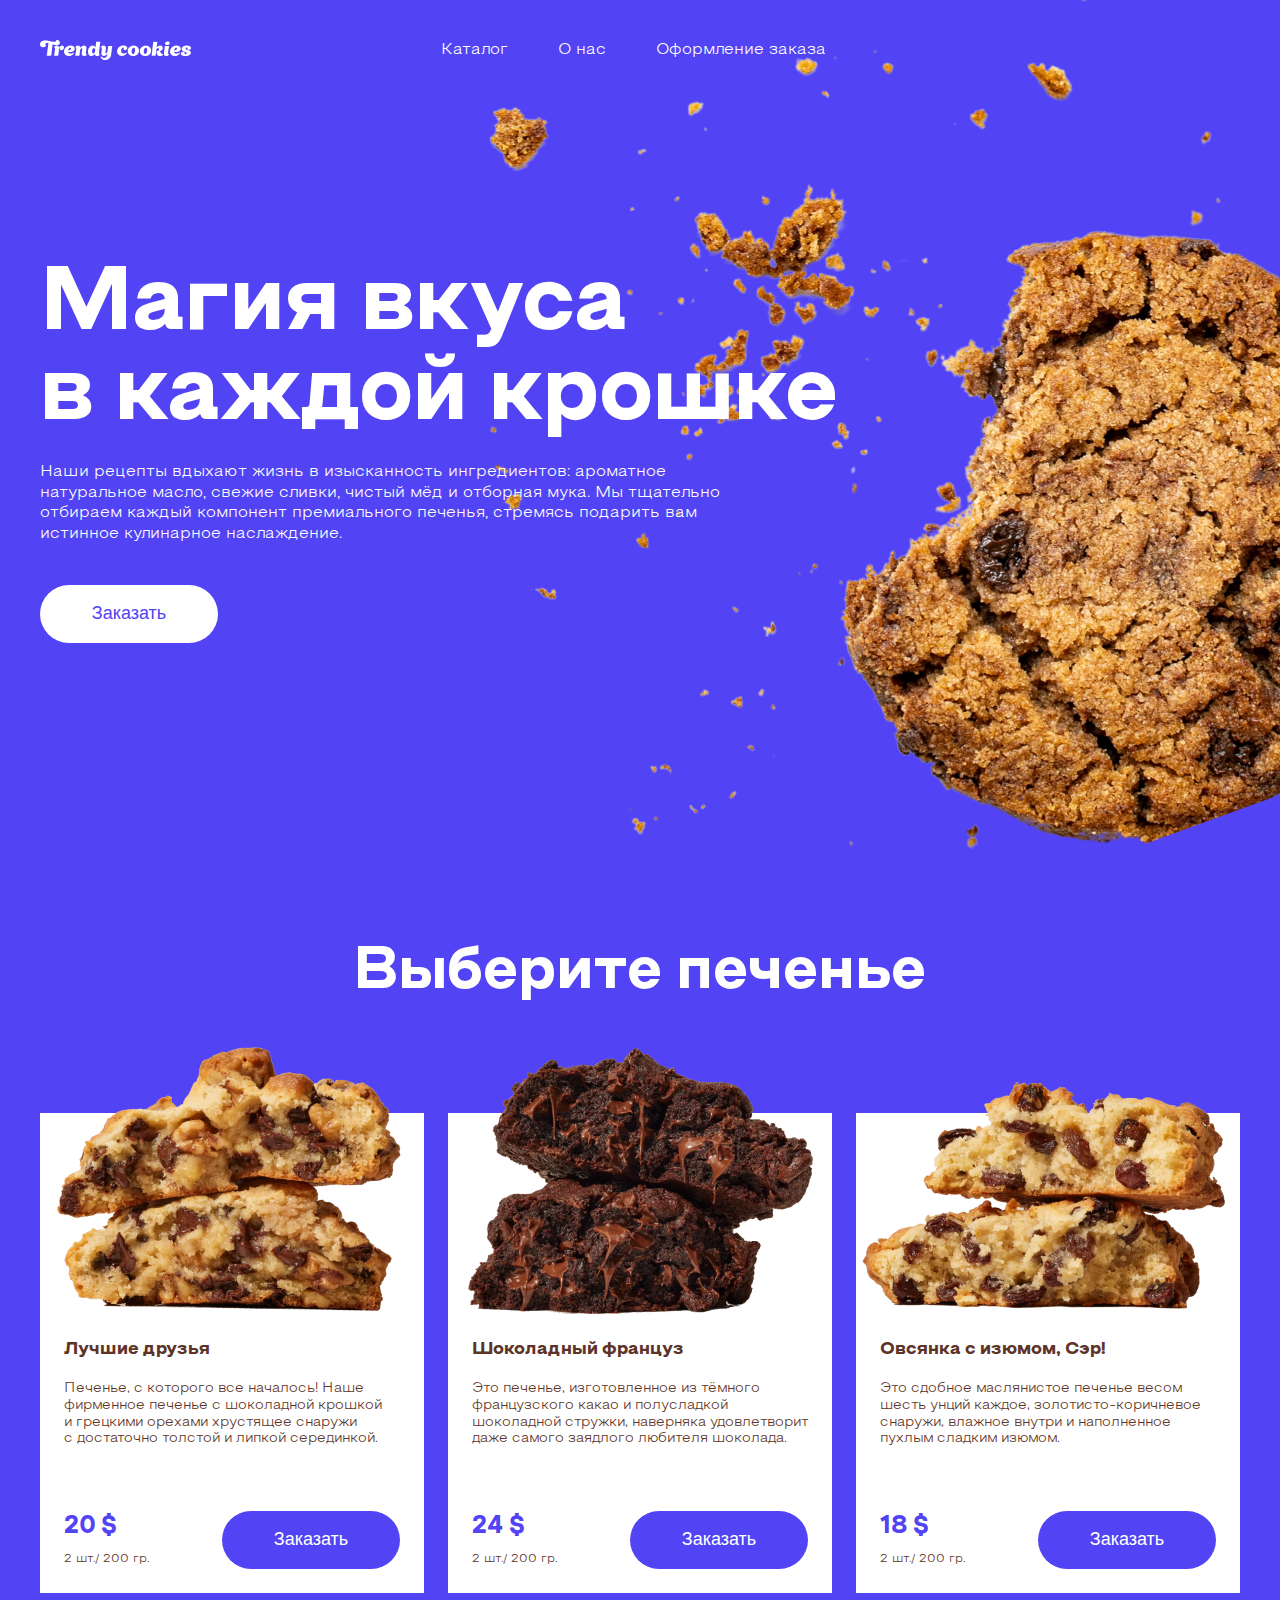
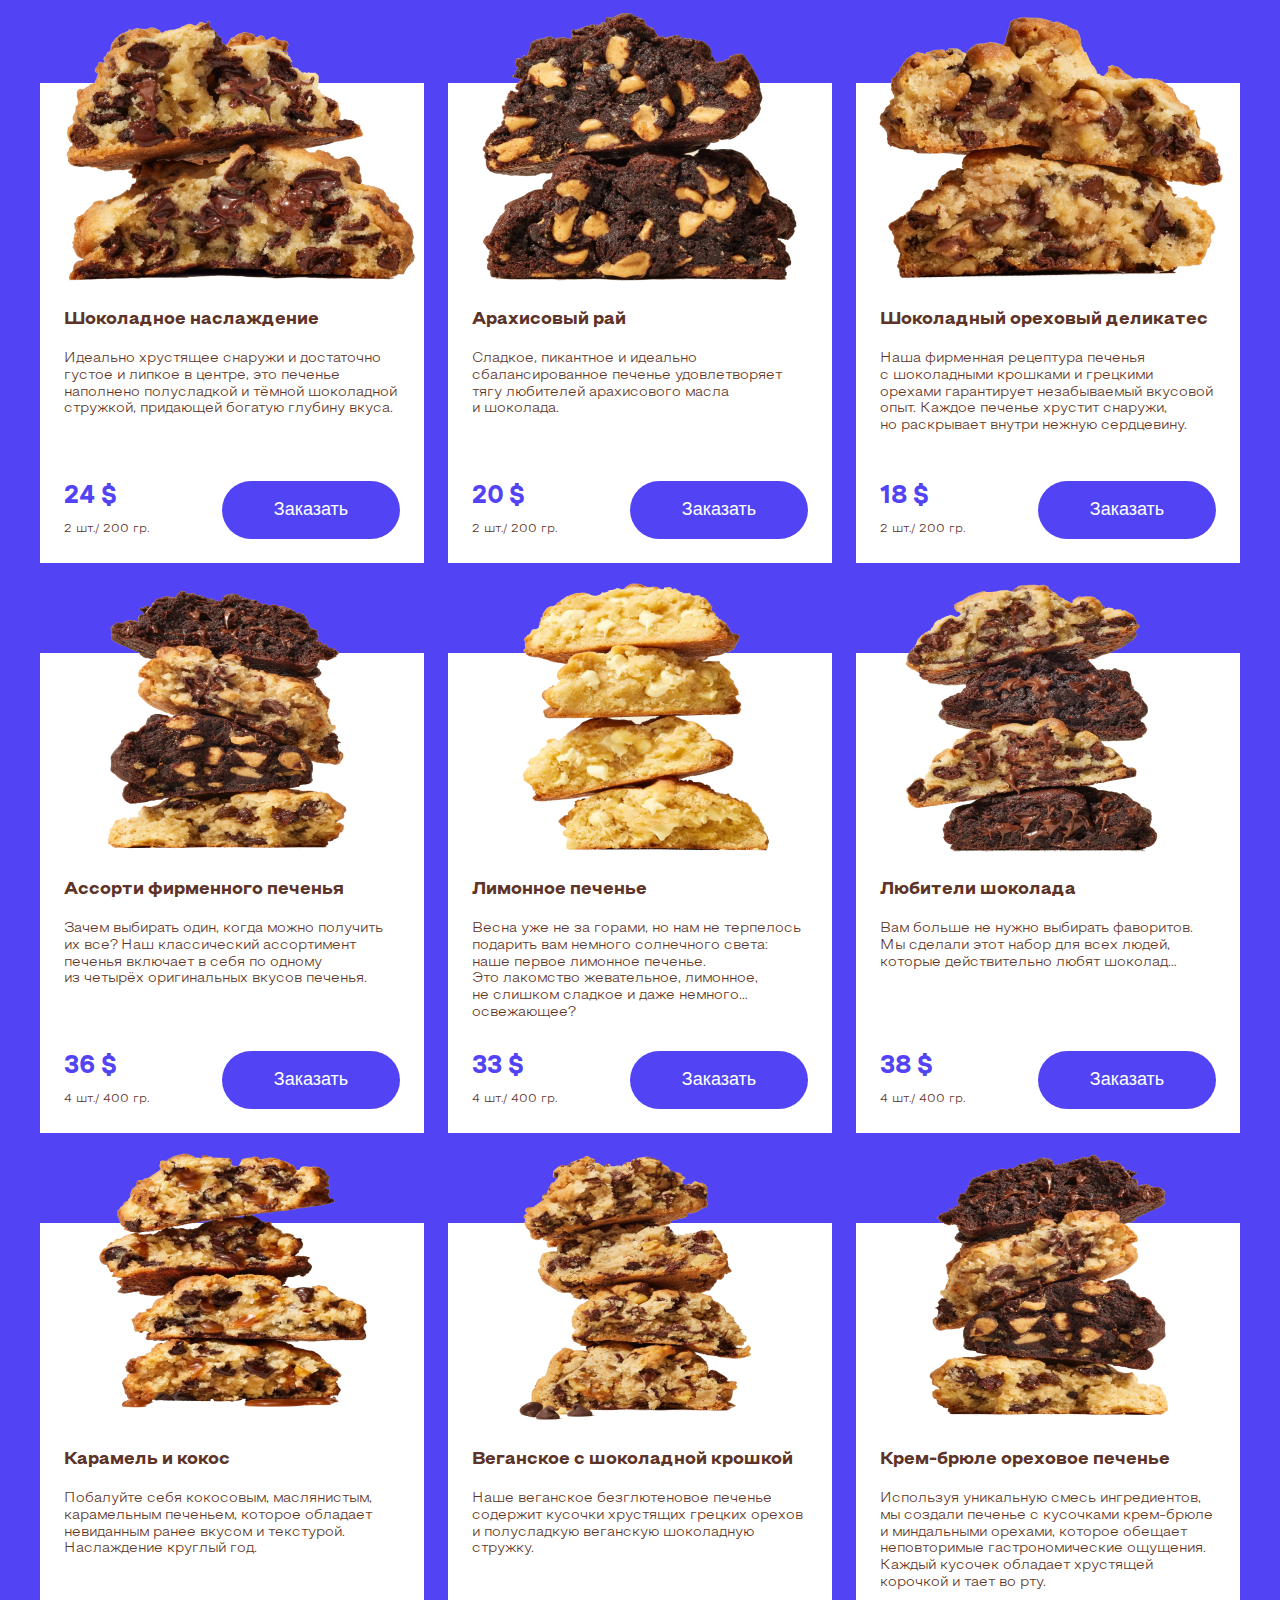
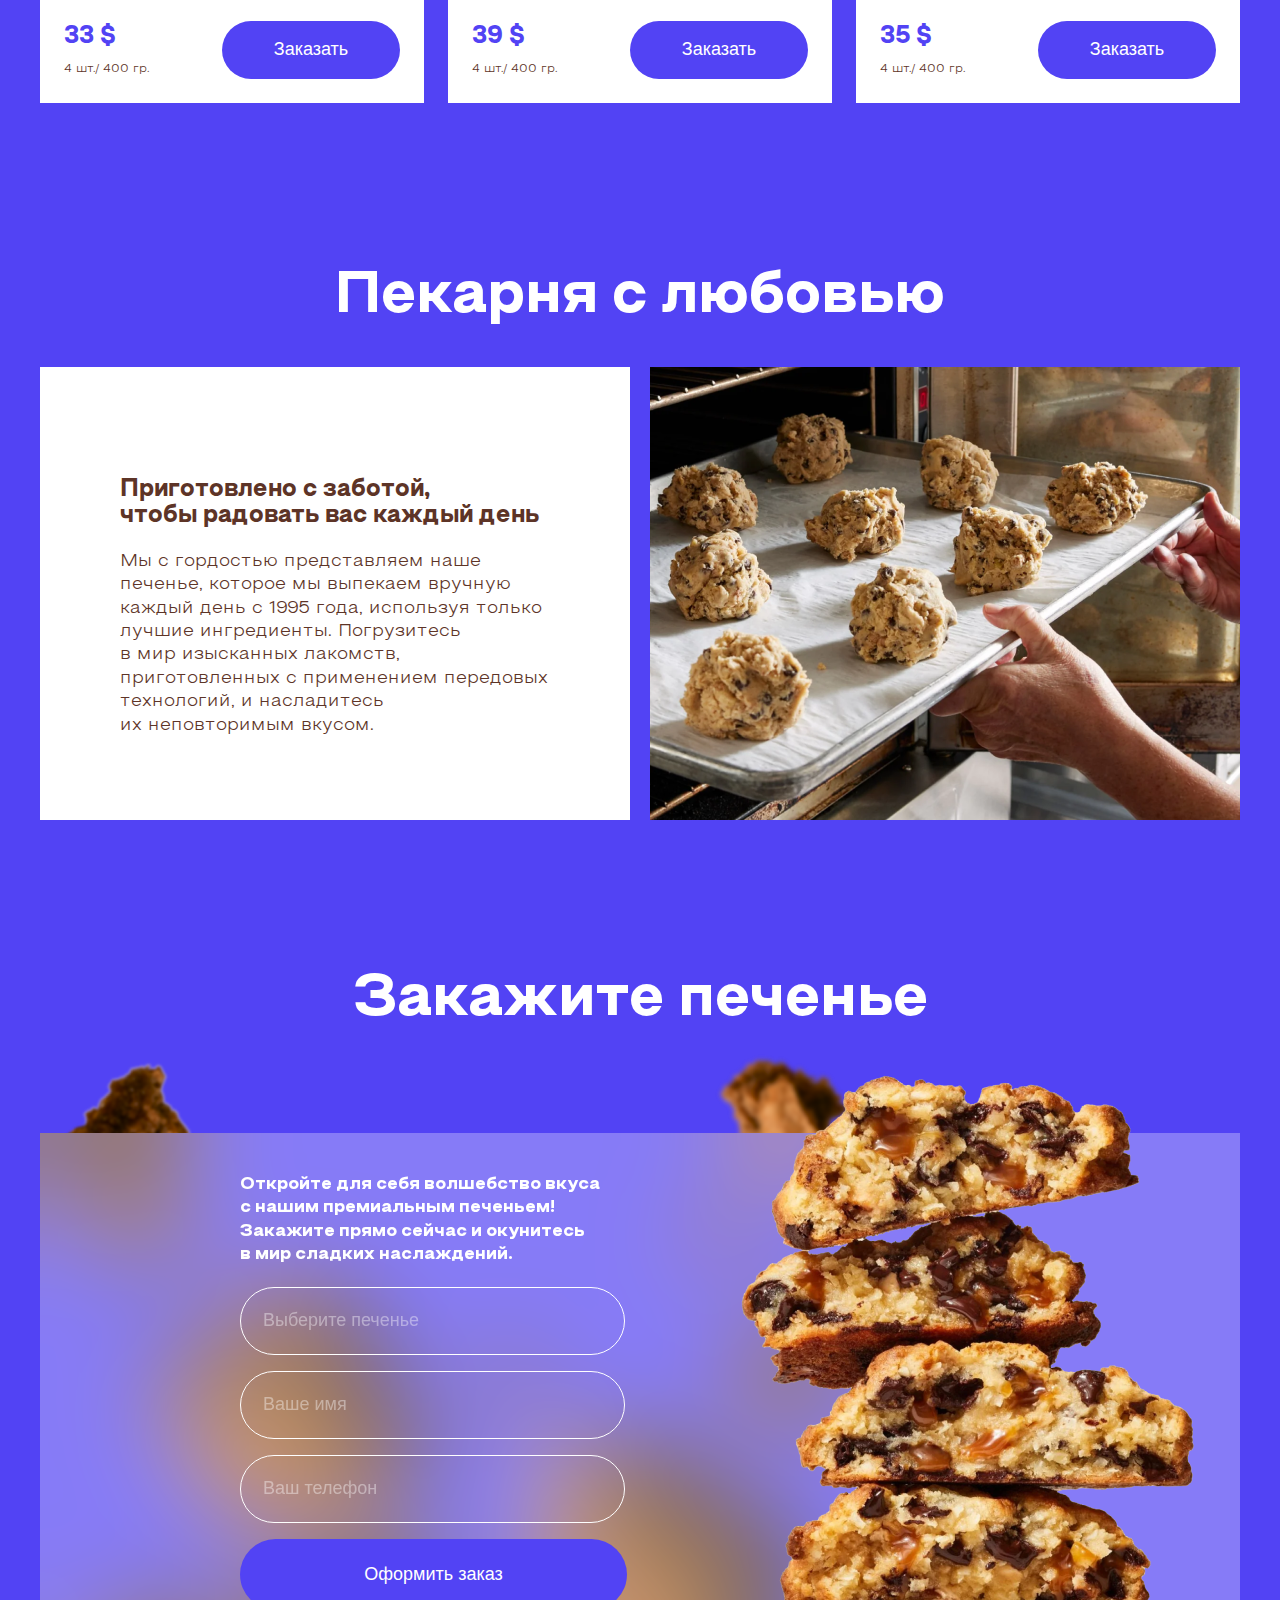
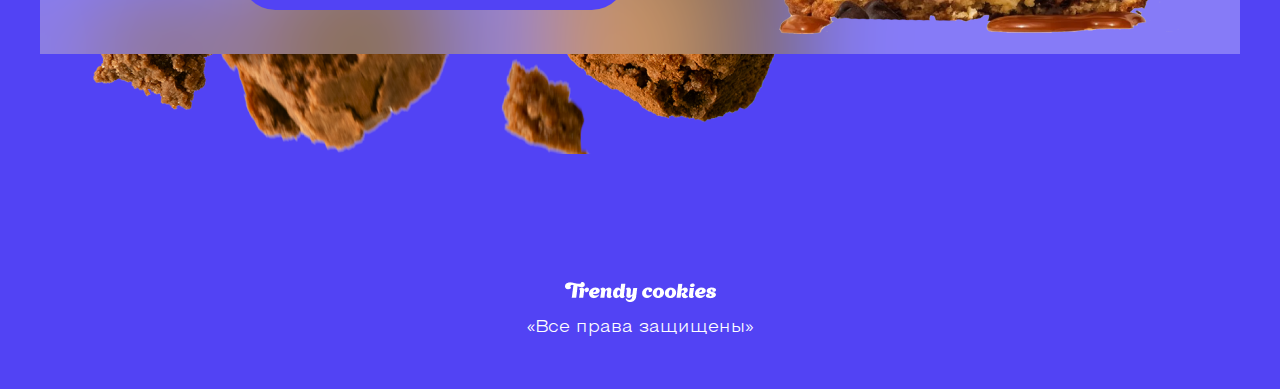
==== commit 81852654: "HTML+CSS day 2 #8" ====
--- a/index.html
+++ b/index.html
@@ -350,5 +350,12 @@
     </div>
 </section>
 
+<footer class="footer">
+    <div class="logo">
+        <img src="images/logo.png" alt="Logo">
+    </div>
+    <div class="rights">«Все права защищены»</div>
+</footer>
+
 </body>
 </html>--- a/styles/styles.css
+++ b/styles/styles.css
@@ -299,4 +299,15 @@
     top: 0;
     right: calc(100% - 810px);
     z-index: -1;
+}
+
+.footer {
+    padding: 126px 0 50px 0;
+    text-align: center;
+}
+
+.footer .rights {
+    margin-top: 14px;
+    font-size: 18px;
+    line-height: 130%;
 }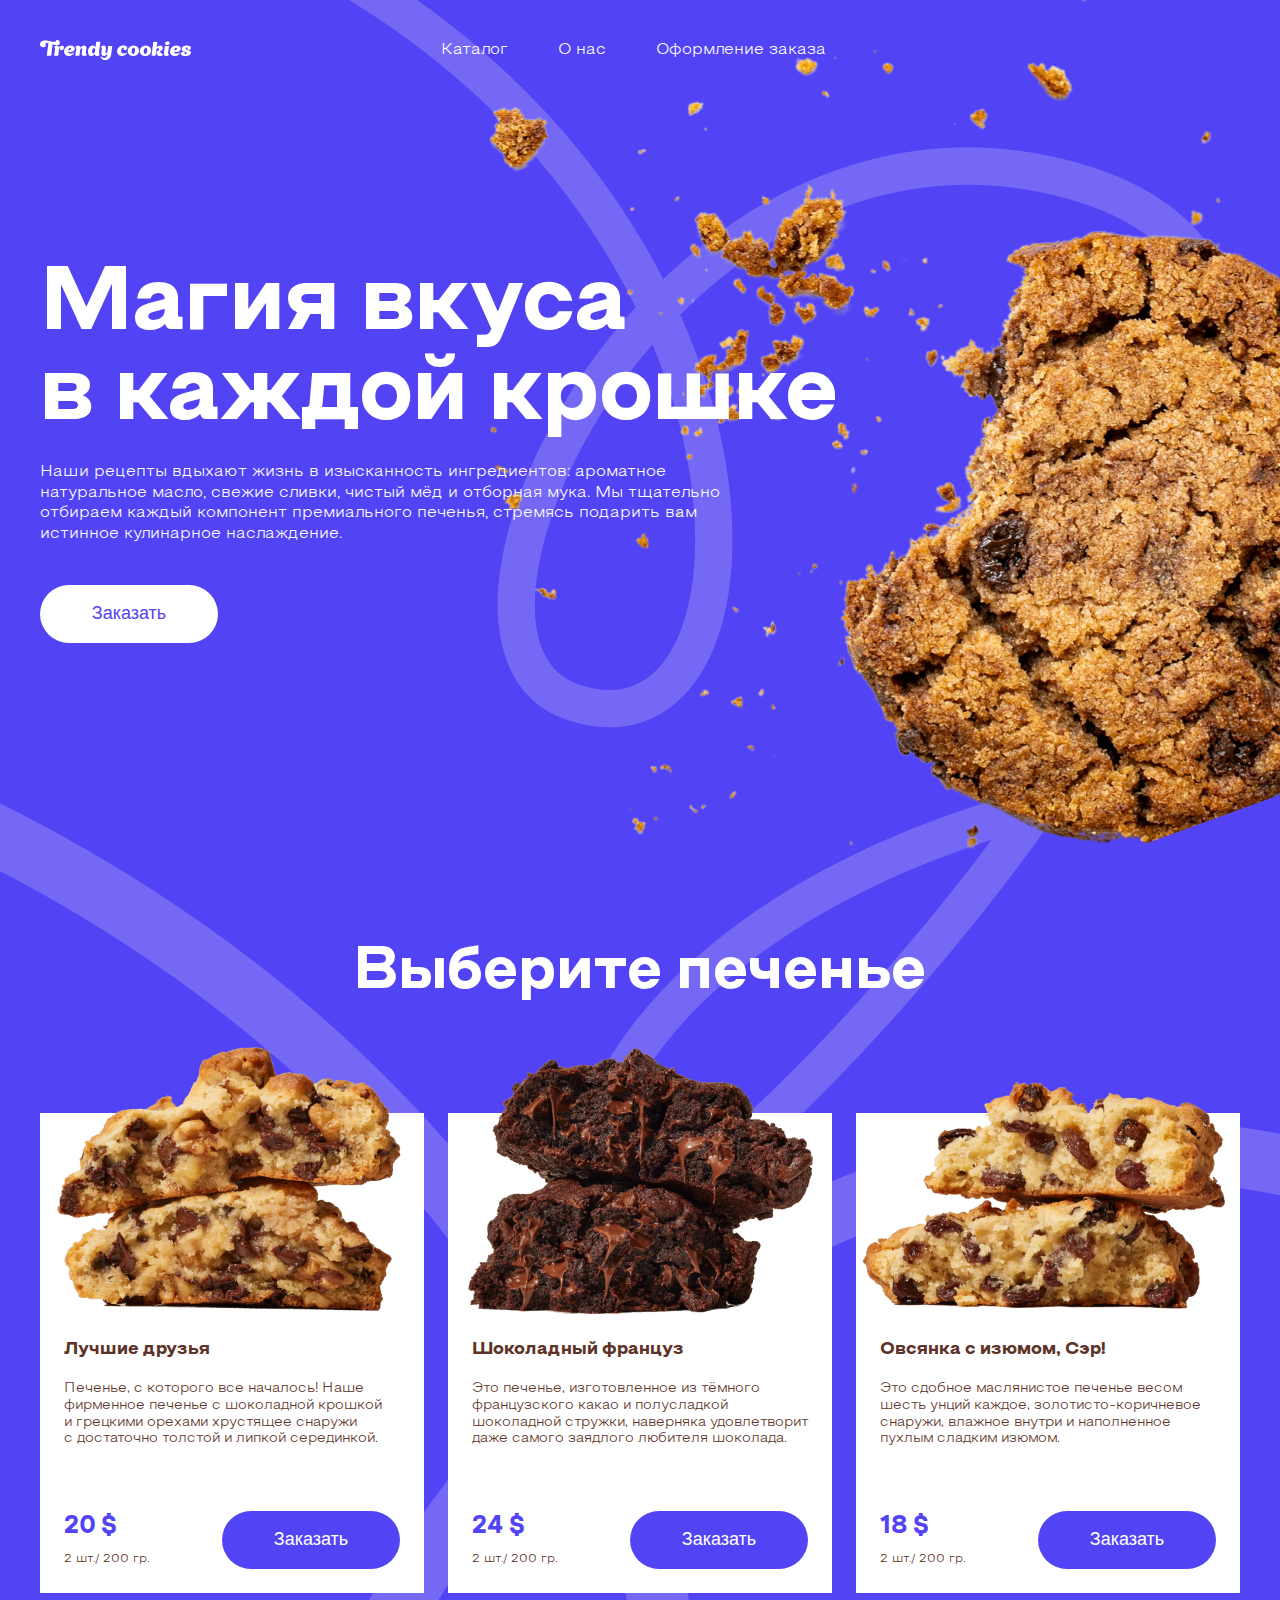
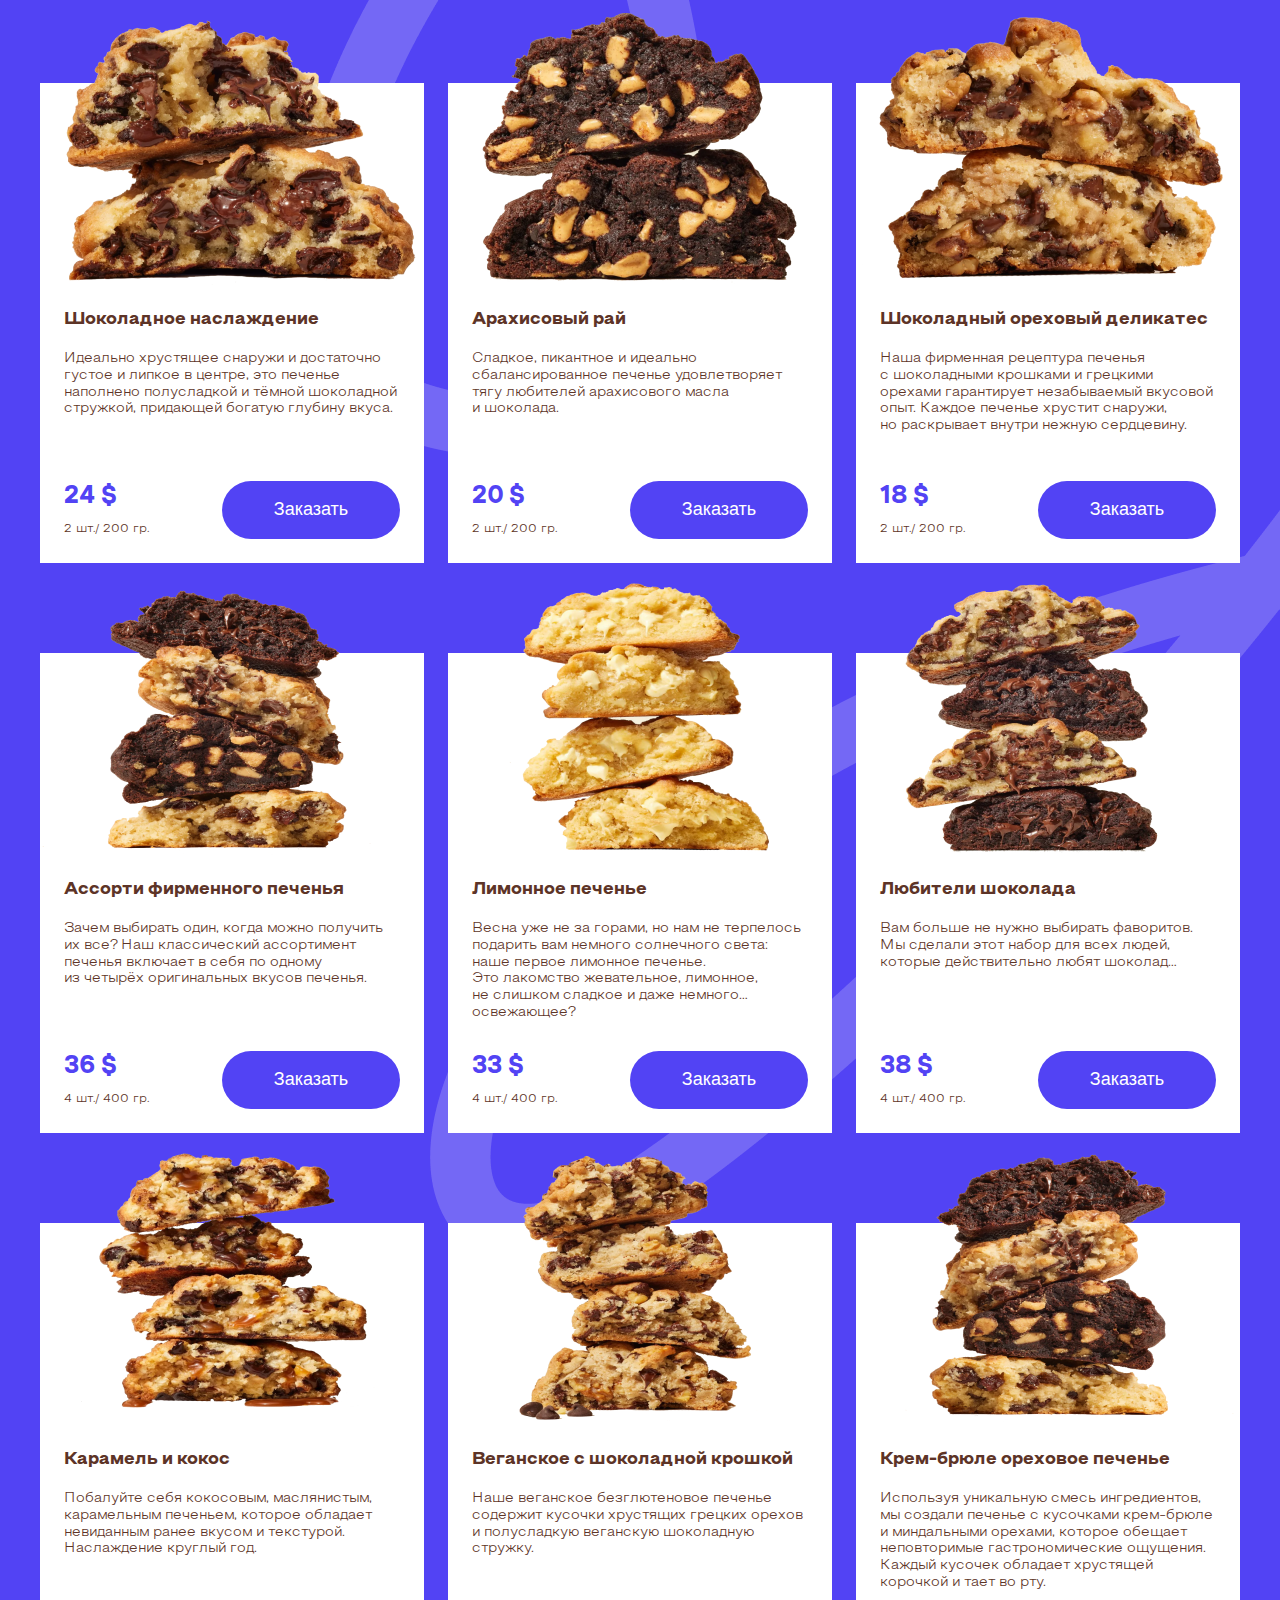
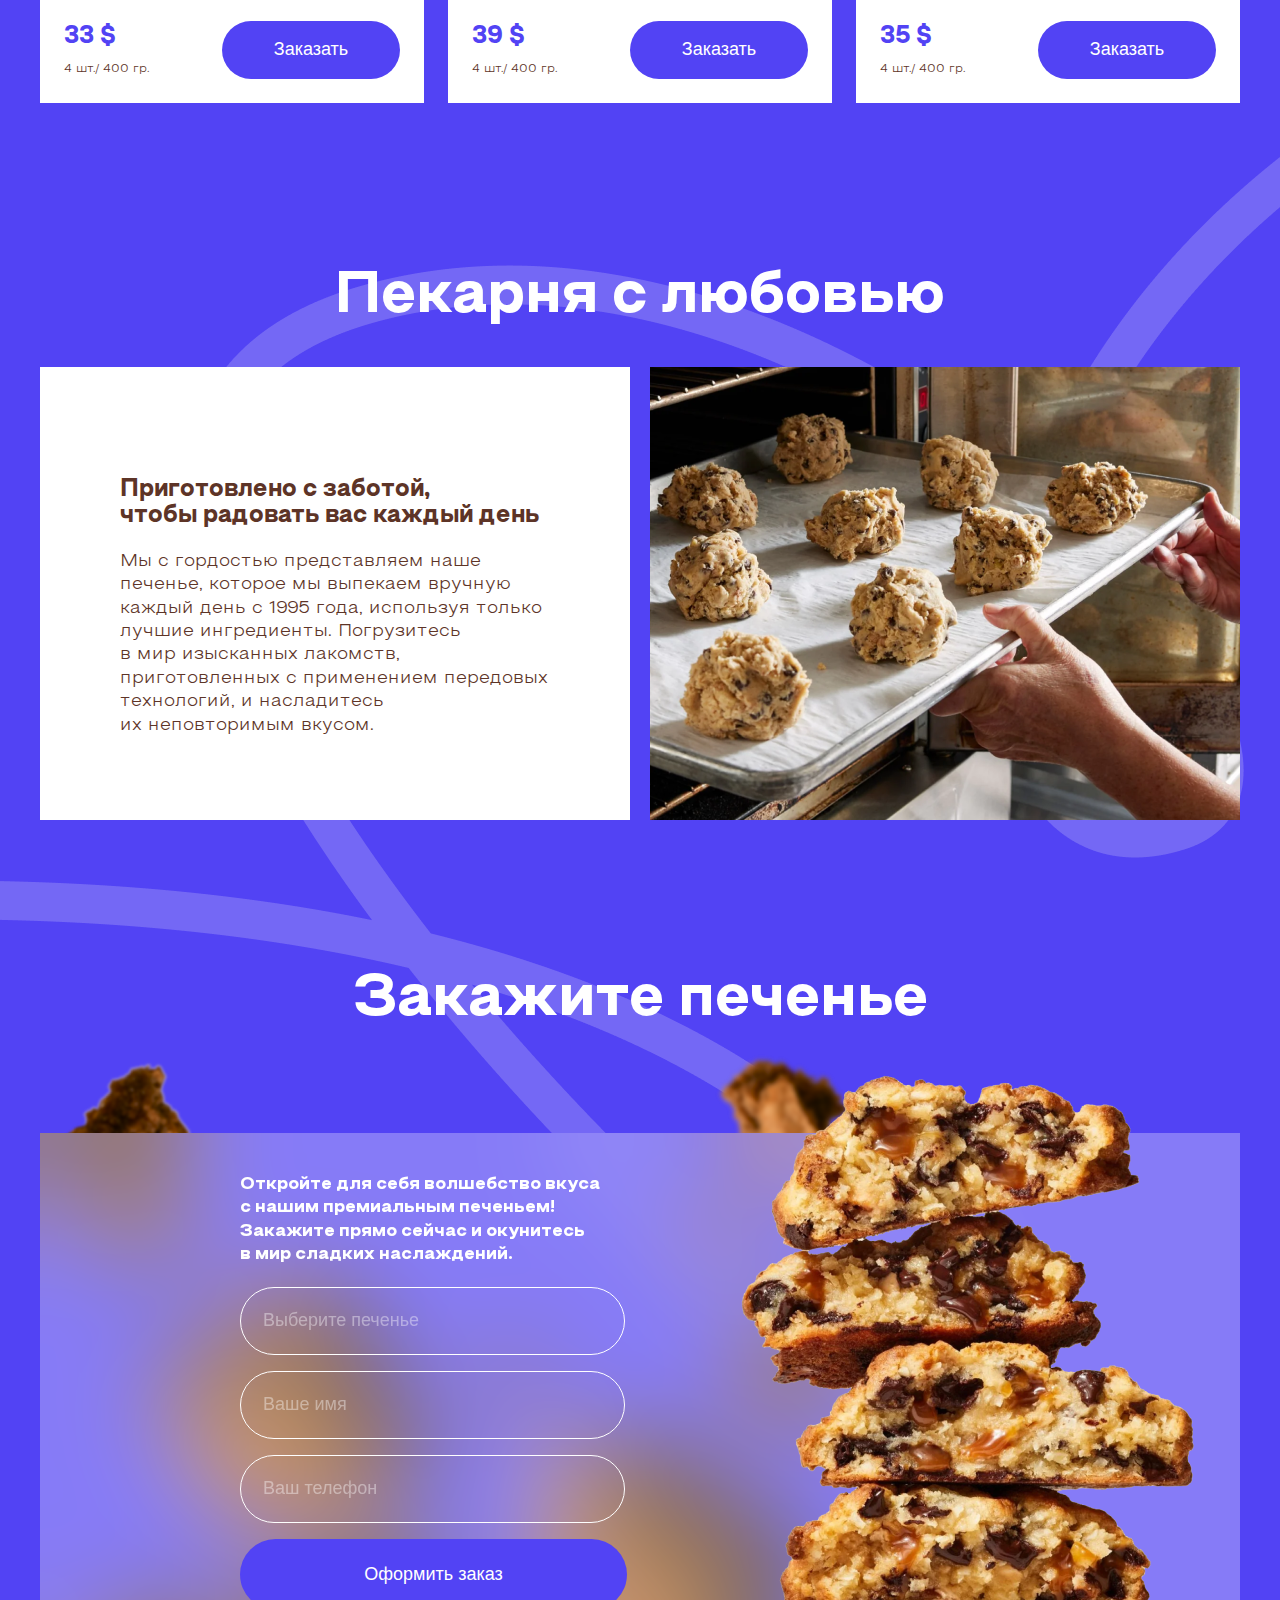
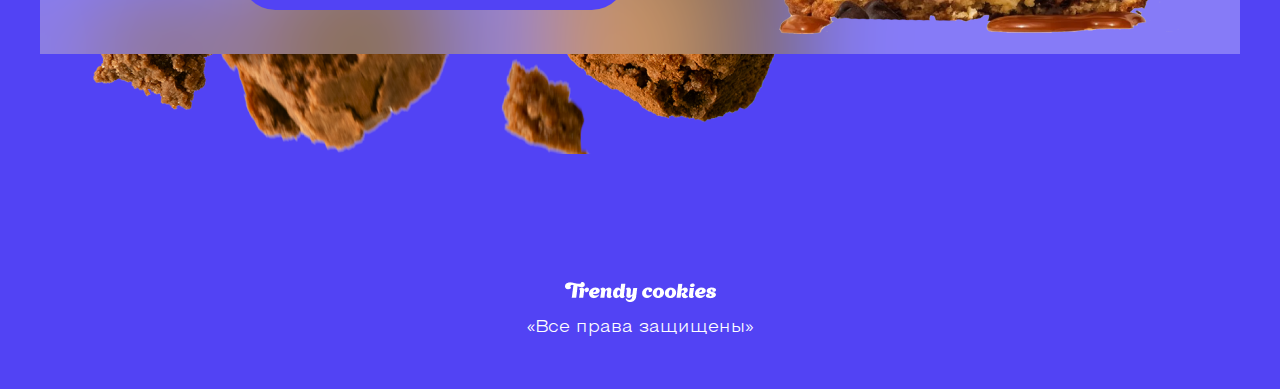
==== commit e4efa49f: "HTML+CSS day 2 #9" ====
--- a/index.html
+++ b/index.html
@@ -6,6 +6,8 @@
     <link rel="stylesheet" href="styles/styles.css">
 </head>
 <body>
+
+<main class="main">
 
 <header class="header">
     <div class="container">
@@ -30,6 +32,7 @@
 
 <section class="main-content">
     <div class="container">
+        <img src="images/line1.png" alt="Line 1" class="line1">
         <div class="main-info">
             <h1 class="main-title">Магия вкуса в каждой крошке</h1>
             <p class="main-text">
@@ -49,6 +52,7 @@
 
 <section class="products">
     <div class="container">
+        <img src="images/line2.png" alt="Line 2" class="line2">
         <div class="common-title">Выберите печенье</div>
         <div class="products-items">
 
@@ -327,6 +331,7 @@
 </section>
 
 <section class="order">
+    <img src="images/line3.png" alt="Line 3" class="line3">
     <div class="container">
         <div class="common-title">Закажите печенье</div>
         <img src="images/breadcrumbs.png" alt="Breadcrumbs" class="order-bg-image">
@@ -357,5 +362,7 @@
     <div class="rights">«Все права защищены»</div>
 </footer>
 
+</main>
+
 </body>
 </html>--- a/styles/styles.css
+++ b/styles/styles.css
@@ -59,6 +59,11 @@
     text-align: center;
 }
 
+.main {
+    position: relative;
+    overflow: hidden;
+}
+
 .header {
     padding: 40px 0;
 }
@@ -126,6 +131,7 @@
 
 .products {
     padding: 100px 0;
+    position: relative;
 }
 
 .products-items {
@@ -223,6 +229,7 @@
 
 .order {
     padding-bottom: 102px;
+    position: relative;
 }
 
 .order .container {
@@ -310,4 +317,25 @@
     margin-top: 14px;
     font-size: 18px;
     line-height: 130%;
+}
+
+.line1 {
+    position: absolute;
+    z-index: -1;
+    top: 0;
+    left: calc(100% - 960px);
+}
+
+.line2 {
+    position: absolute;
+    z-index: -1;
+    top: -40px;
+    left: 0;
+}
+
+.line3 {
+    position: absolute;
+    z-index: -1;
+    top: -920px;
+    left: 0;
 }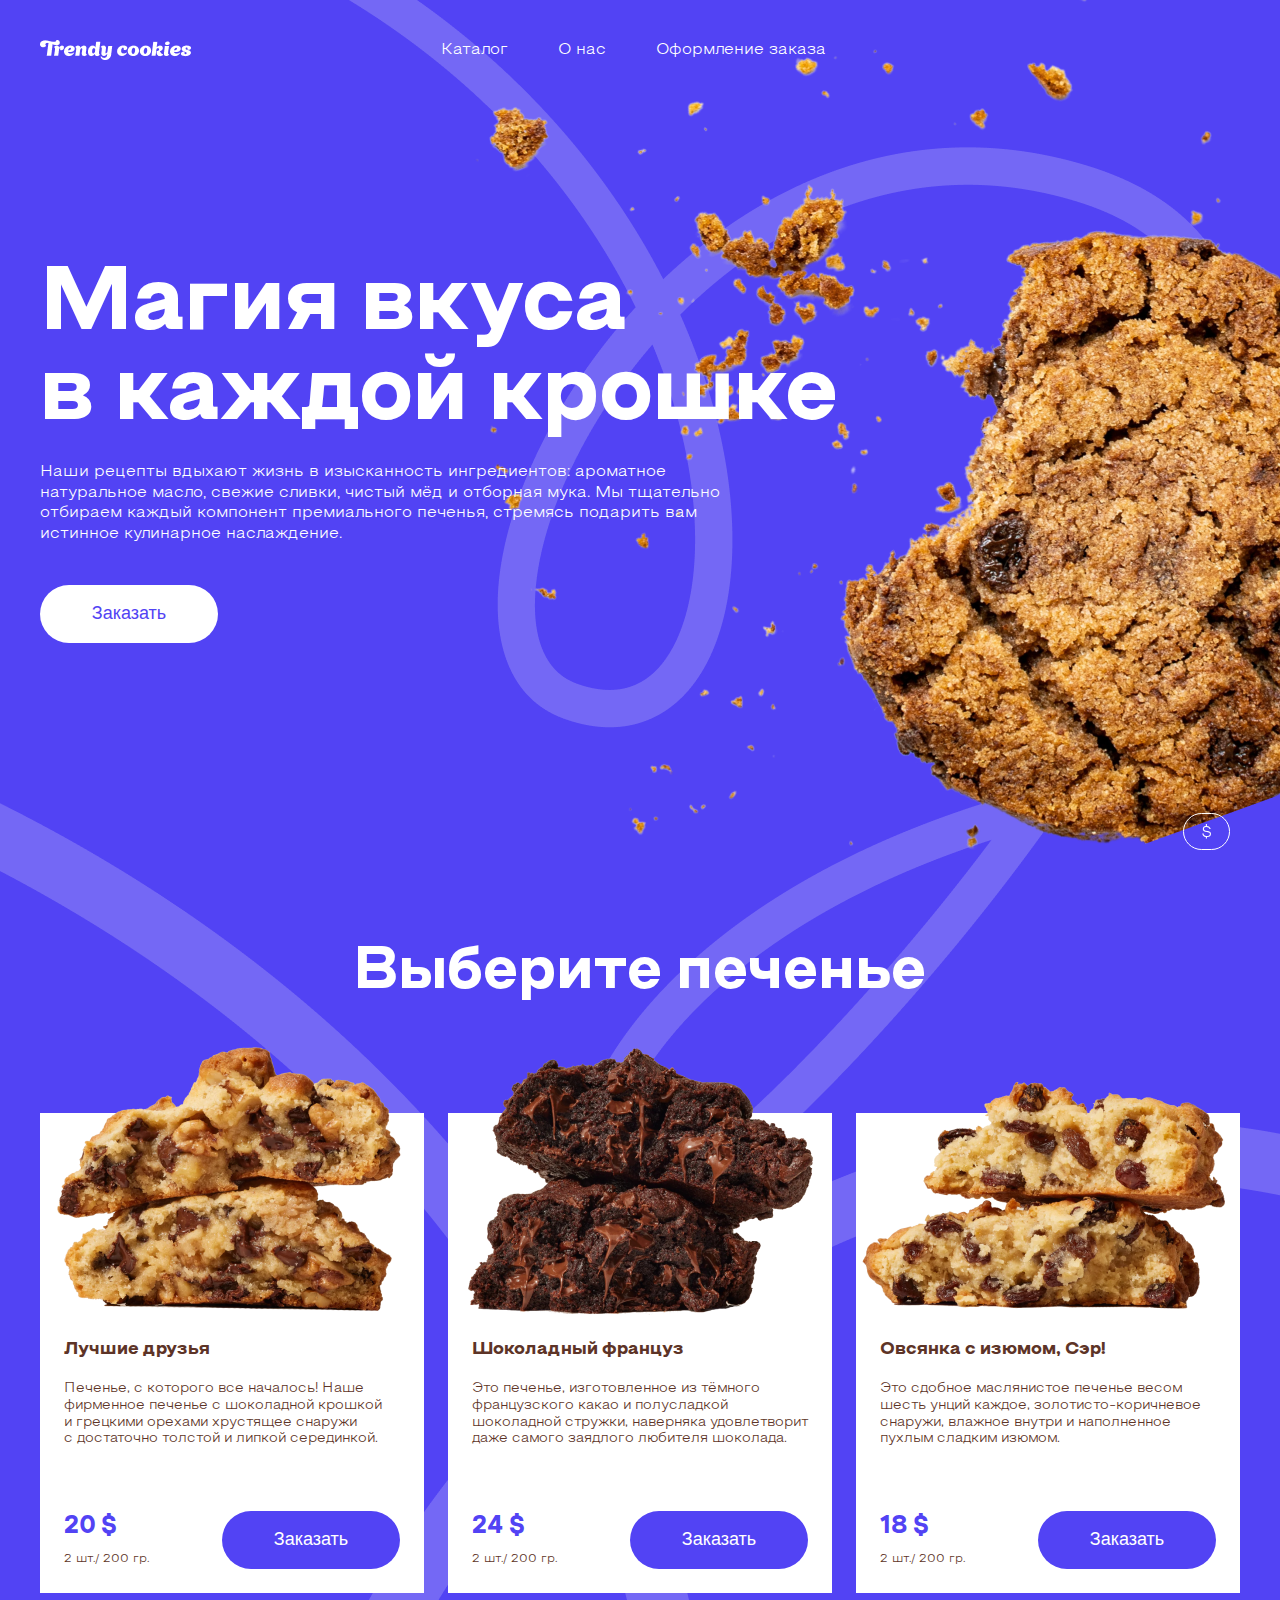
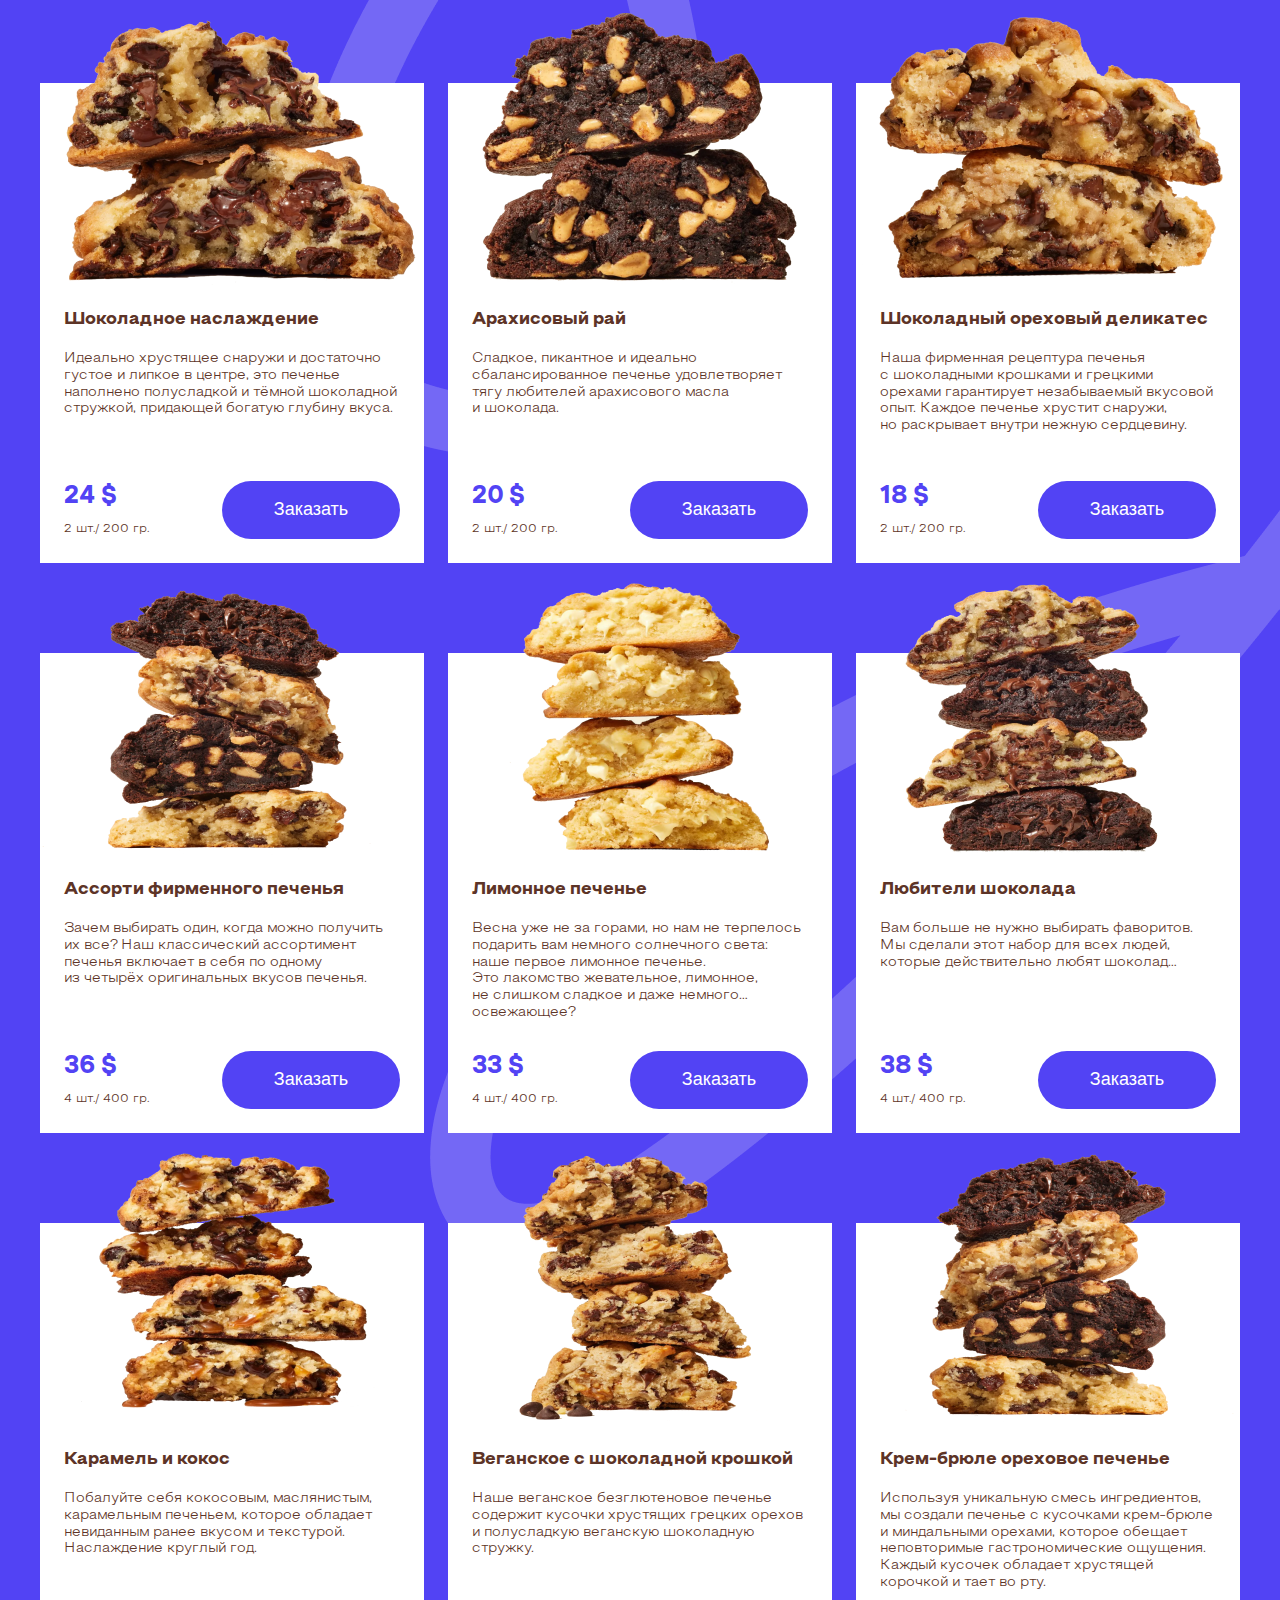
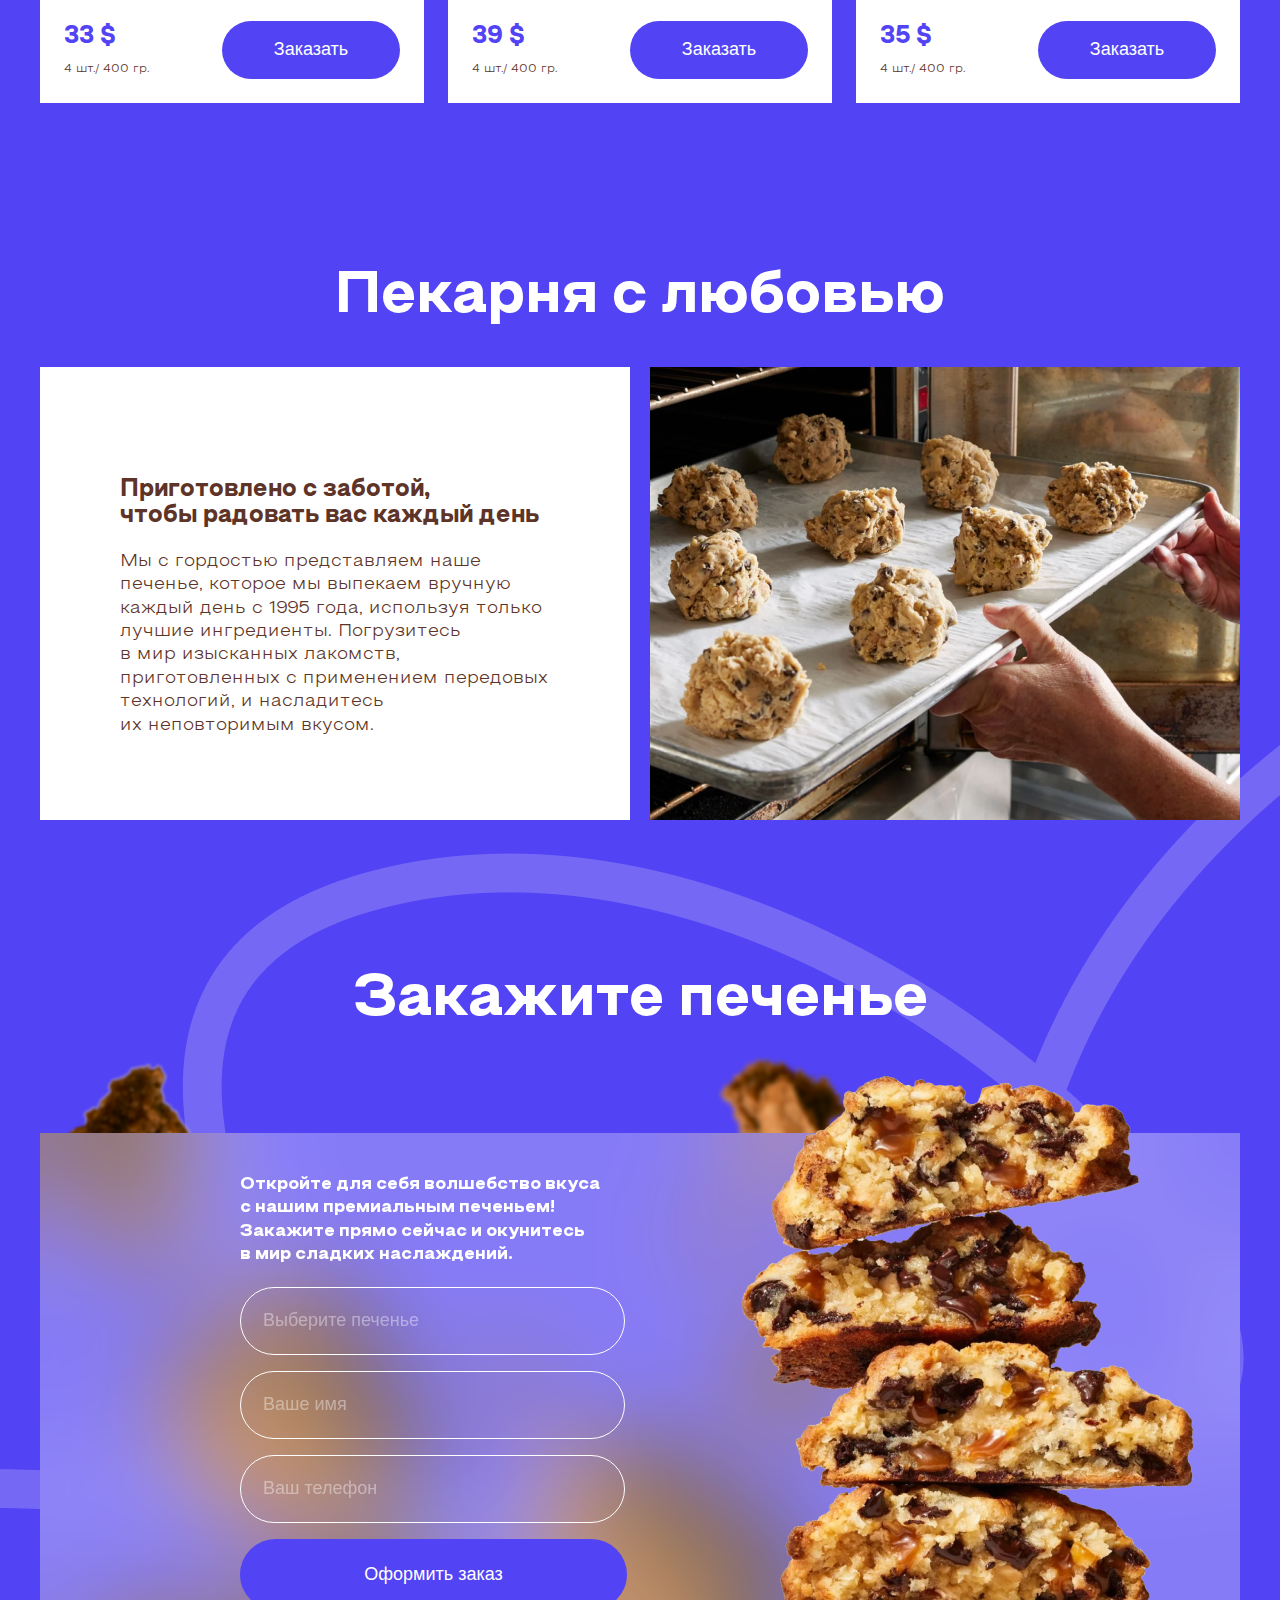
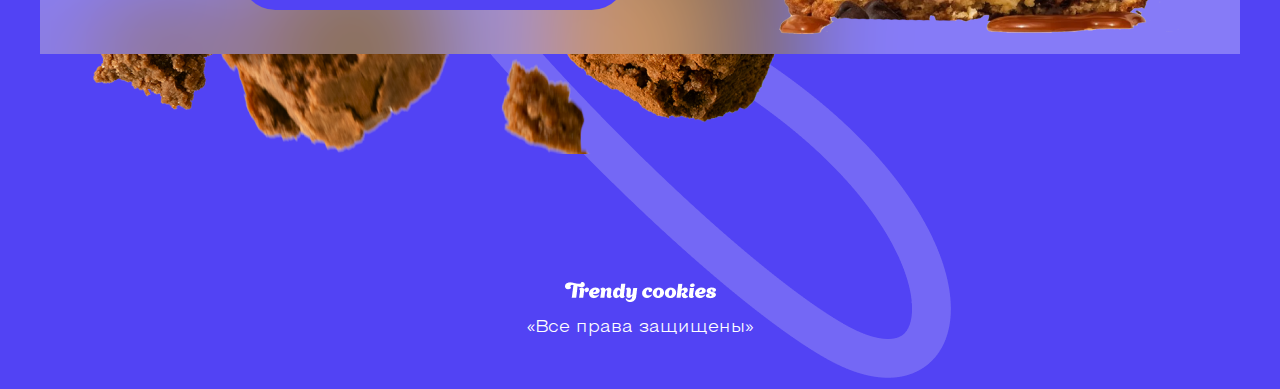
==== commit 326bfa0d: "javascript day 3 #1" ====
--- a/index.html
+++ b/index.html
@@ -8,361 +8,362 @@
 <body>
 
 <main class="main">
-
-<header class="header">
-    <div class="container">
+    <div class="currency" title="Изменить валюту" id="change-currency">$</div>
+    <header class="header">
+        <div class="container">
+            <div class="logo">
+                <img src="images/logo.png" alt="Logo">
+            </div>
+            <nav class="menu">
+                <ul class="menu-list">
+                    <li class="menu-item">
+                        <a data-link="products">Каталог</a>
+                    </li>
+                    <li class="menu-item">
+                        <a data-link="love">О нас</a>
+                    </li>
+                    <li class="menu-item">
+                        <a data-link="order">Оформление заказа</a>
+                    </li>
+                </ul>
+            </nav>
+        </div>
+    </header>
+
+    <section class="main-content">
+        <div class="container">
+            <img src="images/line1.png" alt="Line 1" class="line1">
+            <div class="main-info">
+                <h1 class="main-title">Магия вкуса в каждой крошке</h1>
+                <p class="main-text">
+                    Наши рецепты вдыхают жизнь в изысканность ингредиентов: ароматное натуральное масло,
+                    свежие сливки, чистый мёд и отборная мука.
+                    Мы тщательно отбираем каждый компонент премиального печенья,
+                    стремясь подарить вам истинное кулинарное наслаждение.
+                </p>
+                <div class="main-action">
+                    <button class="button" id="main-action-button">Заказать</button>
+                </div>
+            </div>
+            <img src="images/cookie.png" alt="Cookie" class="main-image">
+        </div>
+
+    </section>
+
+    <section class="products" id="products">
+        <div class="container">
+            <img src="images/line2.png" alt="Line 2" class="line2">
+            <div class="common-title">Выберите печенье</div>
+            <div class="products-items">
+
+                <div class="products-item">
+                    <div class="products-item-image">
+                        <img src="images/1.png" alt="Cookie1">
+                    </div>
+                    <div class="products-item-details">
+                        <div class="products-item-title">Лучшие друзья</div>
+                        <div class="products-item-text">
+                            Печенье, с которого все началось!
+                            Наше фирменное печенье с шоколадной крошкой и грецкими орехами
+                            хрустящее снаружи с достаточно толстой и липкой серединкой.
+                        </div>
+                        <div class="products-item-extra">
+                            <div class="products-item-info">
+                                <div class="products-item-price">20 $</div>
+                                <div class="products-item-weight">2 шт./ 200 гр.</div>
+                            </div>
+                            <button class="button violet-button">Заказать</button>
+                        </div>
+                    </div>
+                </div>
+
+                <div class="products-item">
+                    <div class="products-item-image">
+                        <img src="images/2.png" alt="Cookie2">
+                    </div>
+                    <div class="products-item-details">
+                        <div class="products-item-title">Шоколадный француз</div>
+                        <div class="products-item-text">
+                            Это печенье, изготовленное из тёмного французского какао и полусладкой шоколадной стружки,
+                            наверняка удовлетворит даже самого заядлого любителя шоколада.
+                        </div>
+                        <div class="products-item-extra">
+                            <div class="products-item-info">
+                                <div class="products-item-price">24 $</div>
+                                <div class="products-item-weight">2 шт./ 200 гр.</div>
+                            </div>
+                            <button class="button violet-button">Заказать</button>
+                        </div>
+                    </div>
+                </div>
+
+                <div class="products-item">
+                    <div class="products-item-image">
+                        <img src="images/3.png" alt="Cookie3">
+                    </div>
+                    <div class="products-item-details">
+                        <div class="products-item-title">Овсянка с изюмом, Сэр!</div>
+                        <div class="products-item-text">
+                            Это сдобное маслянистое печенье весом шесть унций каждое, золотисто-коричневое снаружи,
+                            влажное внутри и наполненное пухлым сладким изюмом.
+                        </div>
+                        <div class="products-item-extra">
+                            <div class="products-item-info">
+                                <div class="products-item-price">18 $</div>
+                                <div class="products-item-weight">2 шт./ 200 гр.</div>
+                            </div>
+                            <button class="button violet-button">Заказать</button>
+                        </div>
+                    </div>
+                </div>
+
+                <div class="products-item">
+                    <div class="products-item-image">
+                        <img src="images/4.png" alt="Cookie4">
+                    </div>
+                    <div class="products-item-details">
+                        <div class="products-item-title">Шоколадное наслаждение</div>
+                        <div class="products-item-text">
+                            Идеально хрустящее снаружи и достаточно густое и липкое в центре,
+                            это печенье наполнено полусладкой и тёмной шоколадной стружкой,
+                            придающей богатую глубину вкуса.
+                        </div>
+                        <div class="products-item-extra">
+                            <div class="products-item-info">
+                                <div class="products-item-price">24 $</div>
+                                <div class="products-item-weight">2 шт./ 200 гр.</div>
+                            </div>
+                            <button class="button violet-button">Заказать</button>
+                        </div>
+                    </div>
+                </div>
+
+                <div class="products-item">
+                    <div class="products-item-image">
+                        <img src="images/5.png" alt="Cookie5">
+                    </div>
+                    <div class="products-item-details">
+                        <div class="products-item-title">Арахисовый рай</div>
+                        <div class="products-item-text">
+                            Сладкое, пикантное и идеально сбалансированное печенье
+                            удовлетворяет тягу любителей арахисового масла и шоколада.
+                        </div>
+                        <div class="products-item-extra">
+                            <div class="products-item-info">
+                                <div class="products-item-price">20 $</div>
+                                <div class="products-item-weight">2 шт./ 200 гр.</div>
+                            </div>
+                            <button class="button violet-button">Заказать</button>
+                        </div>
+                    </div>
+                </div>
+
+                <div class="products-item">
+                    <div class="products-item-image">
+                        <img src="images/6.png" alt="Cookie6">
+                    </div>
+                    <div class="products-item-details">
+                        <div class="products-item-title">Шоколадный ореховый деликатес</div>
+                        <div class="products-item-text">
+                            Наша фирменная рецептура печенья с шоколадными крошками
+                            и грецкими орехами гарантирует незабываемый вкусовой опыт.
+                            Каждое печенье хрустит снаружи, но раскрывает внутри нежную сердцевину.
+                        </div>
+                        <div class="products-item-extra">
+                            <div class="products-item-info">
+                                <div class="products-item-price">18 $</div>
+                                <div class="products-item-weight">2 шт./ 200 гр.</div>
+                            </div>
+                            <button class="button violet-button">Заказать</button>
+                        </div>
+                    </div>
+                </div>
+
+                <div class="products-item">
+                    <div class="products-item-image">
+                        <img src="images/7.png" alt="Cookie7">
+                    </div>
+                    <div class="products-item-details">
+                        <div class="products-item-title">Ассорти фирменного печенья</div>
+                        <div class="products-item-text">
+                            Зачем выбирать один, когда можно получить их все?
+                            Наш классический ассортимент печенья включает в себя по одному
+                            из четырёх оригинальных вкусов печенья.
+                        </div>
+                        <div class="products-item-extra">
+                            <div class="products-item-info">
+                                <div class="products-item-price">36 $</div>
+                                <div class="products-item-weight">4 шт./ 400 гр.</div>
+                            </div>
+                            <button class="button violet-button">Заказать</button>
+                        </div>
+                    </div>
+                </div>
+
+                <div class="products-item">
+                    <div class="products-item-image">
+                        <img src="images/8.png" alt="Cookie8">
+                    </div>
+                    <div class="products-item-details">
+                        <div class="products-item-title">Лимонное печенье</div>
+                        <div class="products-item-text">
+                            Весна уже не за горами, но нам не терпелось подарить вам немного солнечного света:
+                            наше первое лимонное печенье.
+                            Это лакомство жевательное, лимонное, не слишком сладкое и даже немного… освежающее?
+                        </div>
+                        <div class="products-item-extra">
+                            <div class="products-item-info">
+                                <div class="products-item-price">33 $</div>
+                                <div class="products-item-weight">4 шт./ 400 гр.</div>
+                            </div>
+                            <button class="button violet-button">Заказать</button>
+                        </div>
+                    </div>
+                </div>
+
+                <div class="products-item">
+                    <div class="products-item-image">
+                        <img src="images/9.png" alt="Cookie9">
+                    </div>
+                    <div class="products-item-details">
+                        <div class="products-item-title">Любители шоколада</div>
+                        <div class="products-item-text">
+                            Вам больше не нужно выбирать фаворитов.
+                            Мы сделали этот набор для всех людей,
+                            которые действительно любят шоколад…
+                        </div>
+                        <div class="products-item-extra">
+                            <div class="products-item-info">
+                                <div class="products-item-price">38 $</div>
+                                <div class="products-item-weight">4 шт./ 400 гр.</div>
+                            </div>
+                            <button class="button violet-button">Заказать</button>
+                        </div>
+                    </div>
+                </div>
+
+                <div class="products-item">
+                    <div class="products-item-image">
+                        <img src="images/10.png" alt="Cookie10">
+                    </div>
+                    <div class="products-item-details">
+                        <div class="products-item-title">Карамель и кокос</div>
+                        <div class="products-item-text">
+                            Побалуйте себя кокосовым, маслянистым, карамельным печеньем,
+                            которое обладает невиданным ранее вкусом и текстурой.
+                            Наслаждение круглый год.
+                        </div>
+                        <div class="products-item-extra">
+                            <div class="products-item-info">
+                                <div class="products-item-price">33 $</div>
+                                <div class="products-item-weight">4 шт./ 400 гр.</div>
+                            </div>
+                            <button class="button violet-button">Заказать</button>
+                        </div>
+                    </div>
+                </div>
+
+                <div class="products-item">
+                    <div class="products-item-image">
+                        <img src="images/11.png" alt="Cookie11">
+                    </div>
+                    <div class="products-item-details">
+                        <div class="products-item-title">Веганское с шоколадной крошкой</div>
+                        <div class="products-item-text">
+                            Наше веганское безглютеновое печенье содержит кусочки хрустящих грецких орехов
+                            и полусладкую веганскую шоколадную стружку.
+                        </div>
+                        <div class="products-item-extra">
+                            <div class="products-item-info">
+                                <div class="products-item-price">39 $</div>
+                                <div class="products-item-weight">4 шт./ 400 гр.</div>
+                            </div>
+                            <button class="button violet-button">Заказать</button>
+                        </div>
+                    </div>
+                </div>
+
+                <div class="products-item">
+                    <div class="products-item-image">
+                        <img src="images/12.png" alt="Cookie12">
+                    </div>
+                    <div class="products-item-details">
+                        <div class="products-item-title">Крем-брюле ореховое печенье</div>
+                        <div class="products-item-text">
+                            Используя уникальную смесь ингредиентов, мы создали печенье с кусочками крем-брюле
+                            и миндальными орехами, которое обещает неповторимые гастрономические ощущения.
+                            Каждый кусочек обладает хрустящей корочкой и тает во рту.
+                        </div>
+                        <div class="products-item-extra">
+                            <div class="products-item-info">
+                                <div class="products-item-price">35 $</div>
+                                <div class="products-item-weight">4 шт./ 400 гр.</div>
+                            </div>
+                            <button class="button violet-button">Заказать</button>
+                        </div>
+                    </div>
+                </div>
+
+            </div>
+        </div>
+    </section>
+
+    <section class="love" id="love">
+        <div class="container">
+            <div class="common-title">Пекарня с любовью</div>
+            <div class="love-items">
+                <div class="love-item love-item-white">
+                    <div class="love-item-title">Приготовлено с заботой, чтобы радовать вас каждый день</div>
+                    <div class="love-item-text">
+                        Мы с гордостью представляем наше печенье,
+                        которое мы выпекаем вручную каждый день с 1995 года,
+                        используя только лучшие ингредиенты.
+                        Погрузитесь в мир изысканных лакомств,
+                        приготовленных с применением передовых технологий,
+                        и насладитесь их неповторимым вкусом.
+                    </div>
+                </div>
+                <div class="love-item love-item-image">
+                    <img src="images/love.png" alt="Cookies with love">
+                </div>
+            </div>
+        </div>
+    </section>
+
+    <section class="order" id="order">
+        <img src="images/line3.png" alt="Line 3" class="line3">
+        <div class="container">
+            <div class="common-title">Закажите печенье</div>
+            <img src="images/breadcrumbs.png" alt="Breadcrumbs" class="order-bg-image">
+            <div class="order-block">
+                <div class="order-form">
+                    <div class="order-form-text">
+                        Откройте для себя волшебство вкуса с нашим премиальным печеньем!
+                        Закажите прямо сейчас и окунитесь в мир сладких наслаждений.
+                    </div>
+                    <div class="order-form-inputs">
+                        <input type="text" placeholder="Выберите печенье">
+                        <input type="text" placeholder="Ваше имя">
+                        <input type="text" placeholder="Ваш телефон">
+                        <button class="button violet-button">Оформить заказ</button>
+                    </div>
+                </div>
+                <div class="order-block-image">
+                    <img src="images/order.png" alt="Cookies Tower" class="order-image">
+                </div>
+            </div>
+        </div>
+    </section>
+
+    <footer class="footer">
         <div class="logo">
             <img src="images/logo.png" alt="Logo">
         </div>
-        <nav class="menu">
-            <ul class="menu-list">
-                <li class="menu-item">
-                    <a href="#">Каталог</a>
-                </li>
-                <li class="menu-item">
-                    <a href="#">О нас</a>
-                </li>
-                <li class="menu-item">
-                    <a href="#">Оформление заказа</a>
-                </li>
-            </ul>
-        </nav>
-    </div>
-</header>
-
-<section class="main-content">
-    <div class="container">
-        <img src="images/line1.png" alt="Line 1" class="line1">
-        <div class="main-info">
-            <h1 class="main-title">Магия вкуса в каждой крошке</h1>
-            <p class="main-text">
-                Наши рецепты вдыхают жизнь в изысканность ингредиентов: ароматное натуральное масло,
-                свежие сливки, чистый мёд и отборная мука.
-                Мы тщательно отбираем каждый компонент премиального печенья,
-                стремясь подарить вам истинное кулинарное наслаждение.
-            </p>
-            <div class="main-action">
-                <button class="button">Заказать</button>
-            </div>
-        </div>
-        <img src="images/cookie.png" alt="Cookie" class="main-image">
-    </div>
-
-</section>
-
-<section class="products">
-    <div class="container">
-        <img src="images/line2.png" alt="Line 2" class="line2">
-        <div class="common-title">Выберите печенье</div>
-        <div class="products-items">
-
-            <div class="products-item">
-                <div class="products-item-image">
-                    <img src="images/1.png" alt="Cookie1">
-                </div>
-                <div class="products-item-details">
-                    <div class="products-item-title">Лучшие друзья</div>
-                    <div class="products-item-text">
-                        Печенье, с которого все началось!
-                        Наше фирменное печенье с шоколадной крошкой и грецкими орехами
-                        хрустящее снаружи с достаточно толстой и липкой серединкой.
-                    </div>
-                    <div class="products-item-extra">
-                        <div class="products-item-info">
-                            <div class="products-item-price">20 $</div>
-                            <div class="products-item-weight">2 шт./ 200 гр.</div>
-                        </div>
-                        <button class="button violet-button">Заказать</button>
-                    </div>
-                </div>
-            </div>
-
-            <div class="products-item">
-                <div class="products-item-image">
-                    <img src="images/2.png" alt="Cookie2">
-                </div>
-                <div class="products-item-details">
-                    <div class="products-item-title">Шоколадный француз</div>
-                    <div class="products-item-text">
-                        Это печенье, изготовленное из тёмного французского какао и полусладкой шоколадной стружки,
-                        наверняка удовлетворит даже самого заядлого любителя шоколада.
-                    </div>
-                    <div class="products-item-extra">
-                        <div class="products-item-info">
-                            <div class="products-item-price">24 $</div>
-                            <div class="products-item-weight">2 шт./ 200 гр.</div>
-                        </div>
-                        <button class="button violet-button">Заказать</button>
-                    </div>
-                </div>
-            </div>
-
-            <div class="products-item">
-                <div class="products-item-image">
-                    <img src="images/3.png" alt="Cookie3">
-                </div>
-                <div class="products-item-details">
-                    <div class="products-item-title">Овсянка с изюмом, Сэр!</div>
-                    <div class="products-item-text">
-                        Это сдобное маслянистое печенье весом шесть унций каждое, золотисто-коричневое снаружи,
-                        влажное внутри и наполненное пухлым сладким изюмом.
-                    </div>
-                    <div class="products-item-extra">
-                        <div class="products-item-info">
-                            <div class="products-item-price">18 $</div>
-                            <div class="products-item-weight">2 шт./ 200 гр.</div>
-                        </div>
-                        <button class="button violet-button">Заказать</button>
-                    </div>
-                </div>
-            </div>
-
-            <div class="products-item">
-                <div class="products-item-image">
-                    <img src="images/4.png" alt="Cookie4">
-                </div>
-                <div class="products-item-details">
-                    <div class="products-item-title">Шоколадное наслаждение</div>
-                    <div class="products-item-text">
-                        Идеально хрустящее снаружи и достаточно густое и липкое в центре,
-                        это печенье наполнено полусладкой и тёмной шоколадной стружкой,
-                        придающей богатую глубину вкуса.
-                    </div>
-                    <div class="products-item-extra">
-                        <div class="products-item-info">
-                            <div class="products-item-price">24 $</div>
-                            <div class="products-item-weight">2 шт./ 200 гр.</div>
-                        </div>
-                        <button class="button violet-button">Заказать</button>
-                    </div>
-                </div>
-            </div>
-
-            <div class="products-item">
-                <div class="products-item-image">
-                    <img src="images/5.png" alt="Cookie5">
-                </div>
-                <div class="products-item-details">
-                    <div class="products-item-title">Арахисовый рай</div>
-                    <div class="products-item-text">
-                        Сладкое, пикантное и идеально сбалансированное печенье
-                        удовлетворяет тягу любителей арахисового масла и шоколада.
-                    </div>
-                    <div class="products-item-extra">
-                        <div class="products-item-info">
-                            <div class="products-item-price">20 $</div>
-                            <div class="products-item-weight">2 шт./ 200 гр.</div>
-                        </div>
-                        <button class="button violet-button">Заказать</button>
-                    </div>
-                </div>
-            </div>
-
-            <div class="products-item">
-                <div class="products-item-image">
-                    <img src="images/6.png" alt="Cookie6">
-                </div>
-                <div class="products-item-details">
-                    <div class="products-item-title">Шоколадный ореховый деликатес</div>
-                    <div class="products-item-text">
-                        Наша фирменная рецептура печенья с шоколадными крошками
-                        и грецкими орехами гарантирует незабываемый вкусовой опыт.
-                        Каждое печенье хрустит снаружи, но раскрывает внутри нежную сердцевину.
-                    </div>
-                    <div class="products-item-extra">
-                        <div class="products-item-info">
-                            <div class="products-item-price">18 $</div>
-                            <div class="products-item-weight">2 шт./ 200 гр.</div>
-                        </div>
-                        <button class="button violet-button">Заказать</button>
-                    </div>
-                </div>
-            </div>
-
-            <div class="products-item">
-                <div class="products-item-image">
-                    <img src="images/7.png" alt="Cookie7">
-                </div>
-                <div class="products-item-details">
-                    <div class="products-item-title">Ассорти фирменного печенья</div>
-                    <div class="products-item-text">
-                        Зачем выбирать один, когда можно получить их все?
-                        Наш классический ассортимент печенья включает в себя по одному
-                        из четырёх оригинальных вкусов печенья.
-                    </div>
-                    <div class="products-item-extra">
-                        <div class="products-item-info">
-                            <div class="products-item-price">36 $</div>
-                            <div class="products-item-weight">4 шт./ 400 гр.</div>
-                        </div>
-                        <button class="button violet-button">Заказать</button>
-                    </div>
-                </div>
-            </div>
-
-            <div class="products-item">
-                <div class="products-item-image">
-                    <img src="images/8.png" alt="Cookie8">
-                </div>
-                <div class="products-item-details">
-                    <div class="products-item-title">Лимонное печенье</div>
-                    <div class="products-item-text">
-                        Весна уже не за горами, но нам не терпелось подарить вам немного солнечного света:
-                        наше первое лимонное печенье.
-                        Это лакомство жевательное, лимонное, не слишком сладкое и даже немного… освежающее?
-                    </div>
-                    <div class="products-item-extra">
-                        <div class="products-item-info">
-                            <div class="products-item-price">33 $</div>
-                            <div class="products-item-weight">4 шт./ 400 гр.</div>
-                        </div>
-                        <button class="button violet-button">Заказать</button>
-                    </div>
-                </div>
-            </div>
-
-            <div class="products-item">
-                <div class="products-item-image">
-                    <img src="images/9.png" alt="Cookie9">
-                </div>
-                <div class="products-item-details">
-                    <div class="products-item-title">Любители шоколада</div>
-                    <div class="products-item-text">
-                        Вам больше не нужно выбирать фаворитов.
-                        Мы сделали этот набор для всех людей,
-                        которые действительно любят шоколад…
-                    </div>
-                    <div class="products-item-extra">
-                        <div class="products-item-info">
-                            <div class="products-item-price">38 $</div>
-                            <div class="products-item-weight">4 шт./ 400 гр.</div>
-                        </div>
-                        <button class="button violet-button">Заказать</button>
-                    </div>
-                </div>
-            </div>
-
-            <div class="products-item">
-                <div class="products-item-image">
-                    <img src="images/10.png" alt="Cookie10">
-                </div>
-                <div class="products-item-details">
-                    <div class="products-item-title">Карамель и кокос</div>
-                    <div class="products-item-text">
-                        Побалуйте себя кокосовым, маслянистым, карамельным печеньем,
-                        которое обладает невиданным ранее вкусом и текстурой.
-                        Наслаждение круглый год.
-                    </div>
-                    <div class="products-item-extra">
-                        <div class="products-item-info">
-                            <div class="products-item-price">33 $</div>
-                            <div class="products-item-weight">4 шт./ 400 гр.</div>
-                        </div>
-                        <button class="button violet-button">Заказать</button>
-                    </div>
-                </div>
-            </div>
-
-            <div class="products-item">
-                <div class="products-item-image">
-                    <img src="images/11.png" alt="Cookie11">
-                </div>
-                <div class="products-item-details">
-                    <div class="products-item-title">Веганское с шоколадной крошкой</div>
-                    <div class="products-item-text">
-                        Наше веганское безглютеновое печенье содержит кусочки хрустящих грецких орехов
-                        и полусладкую веганскую шоколадную стружку.
-                    </div>
-                    <div class="products-item-extra">
-                        <div class="products-item-info">
-                            <div class="products-item-price">39 $</div>
-                            <div class="products-item-weight">4 шт./ 400 гр.</div>
-                        </div>
-                        <button class="button violet-button">Заказать</button>
-                    </div>
-                </div>
-            </div>
-
-            <div class="products-item">
-                <div class="products-item-image">
-                    <img src="images/12.png" alt="Cookie12">
-                </div>
-                <div class="products-item-details">
-                    <div class="products-item-title">Крем-брюле ореховое печенье</div>
-                    <div class="products-item-text">
-                        Используя уникальную смесь ингредиентов, мы создали печенье с кусочками крем-брюле
-                        и миндальными орехами, которое обещает неповторимые гастрономические ощущения.
-                        Каждый кусочек обладает хрустящей корочкой и тает во рту.
-                    </div>
-                    <div class="products-item-extra">
-                        <div class="products-item-info">
-                            <div class="products-item-price">35 $</div>
-                            <div class="products-item-weight">4 шт./ 400 гр.</div>
-                        </div>
-                        <button class="button violet-button">Заказать</button>
-                    </div>
-                </div>
-            </div>
-
-        </div>
-    </div>
-</section>
-
-<section class="love">
-    <div class="container">
-        <div class="common-title">Пекарня с любовью</div>
-        <div class="love-items">
-            <div class="love-item love-item-white">
-                <div class="love-item-title">Приготовлено с заботой, чтобы радовать вас каждый день</div>
-                <div class="love-item-text">
-                    Мы с гордостью представляем наше печенье,
-                    которое мы выпекаем вручную каждый день с 1995 года,
-                    используя только лучшие ингредиенты.
-                    Погрузитесь в мир изысканных лакомств,
-                    приготовленных с применением передовых технологий,
-                    и насладитесь их неповторимым вкусом.
-                </div>
-            </div>
-            <div class="love-item love-item-image">
-                <img src="images/love.png" alt="Cookies with love">
-            </div>
-        </div>
-    </div>
-</section>
-
-<section class="order">
-    <img src="images/line3.png" alt="Line 3" class="line3">
-    <div class="container">
-        <div class="common-title">Закажите печенье</div>
-        <img src="images/breadcrumbs.png" alt="Breadcrumbs" class="order-bg-image">
-        <div class="order-block">
-            <div class="order-form">
-                <div class="order-form-text">
-                    Откройте для себя волшебство вкуса с нашим премиальным печеньем!
-                    Закажите прямо сейчас и окунитесь в мир сладких наслаждений.
-                </div>
-                <div class="order-form-inputs">
-                    <input type="text" placeholder="Выберите печенье">
-                    <input type="text" placeholder="Ваше имя">
-                    <input type="text" placeholder="Ваш телефон">
-                    <button class="button violet-button">Оформить заказ</button>
-                </div>
-            </div>
-            <div class="order-block-image">
-                <img src="images/order.png" alt="Cookies Tower" class="order-image">
-            </div>
-        </div>
-    </div>
-</section>
-
-<footer class="footer">
-    <div class="logo">
-        <img src="images/logo.png" alt="Logo">
-    </div>
-    <div class="rights">«Все права защищены»</div>
-</footer>
+        <div class="rights">«Все права защищены»</div>
+    </footer>
 
 </main>
 
+<script src="scripts/script.js"></script>
 </body>
 </html>--- a/styles/styles.css
+++ b/styles/styles.css
@@ -64,6 +64,41 @@
     overflow: hidden;
 }
 
+.currency {
+    position: fixed;
+    right: 50px;
+    bottom: 50px;
+    border: 1px solid white;
+    padding: 5px 10px;
+    height: 25px;
+    min-width: 25px;
+    border-radius: 50px;
+    text-align: center;
+    cursor: pointer;
+    line-height: 28px;
+    z-index: 1;
+    user-select: none;
+    transform: scale(1);
+    animation: pulse 2s infinite;
+}
+
+@keyframes pulse {
+    0% {
+        transform: scale(0.9);
+        box-shadow: 0 0 0 0 rgba(255, 255, 255, 0.5);
+    }
+
+    70% {
+        transform: scale(1);
+        box-shadow: 0 0 0 10px rgba(255, 255, 255, 0);
+    }
+
+    100% {
+        transform: scale(0.9);
+        box-shadow: 0 0 0 0 rgba(255, 255, 255, 0);
+    }
+}
+
 .header {
     padding: 40px 0;
 }
